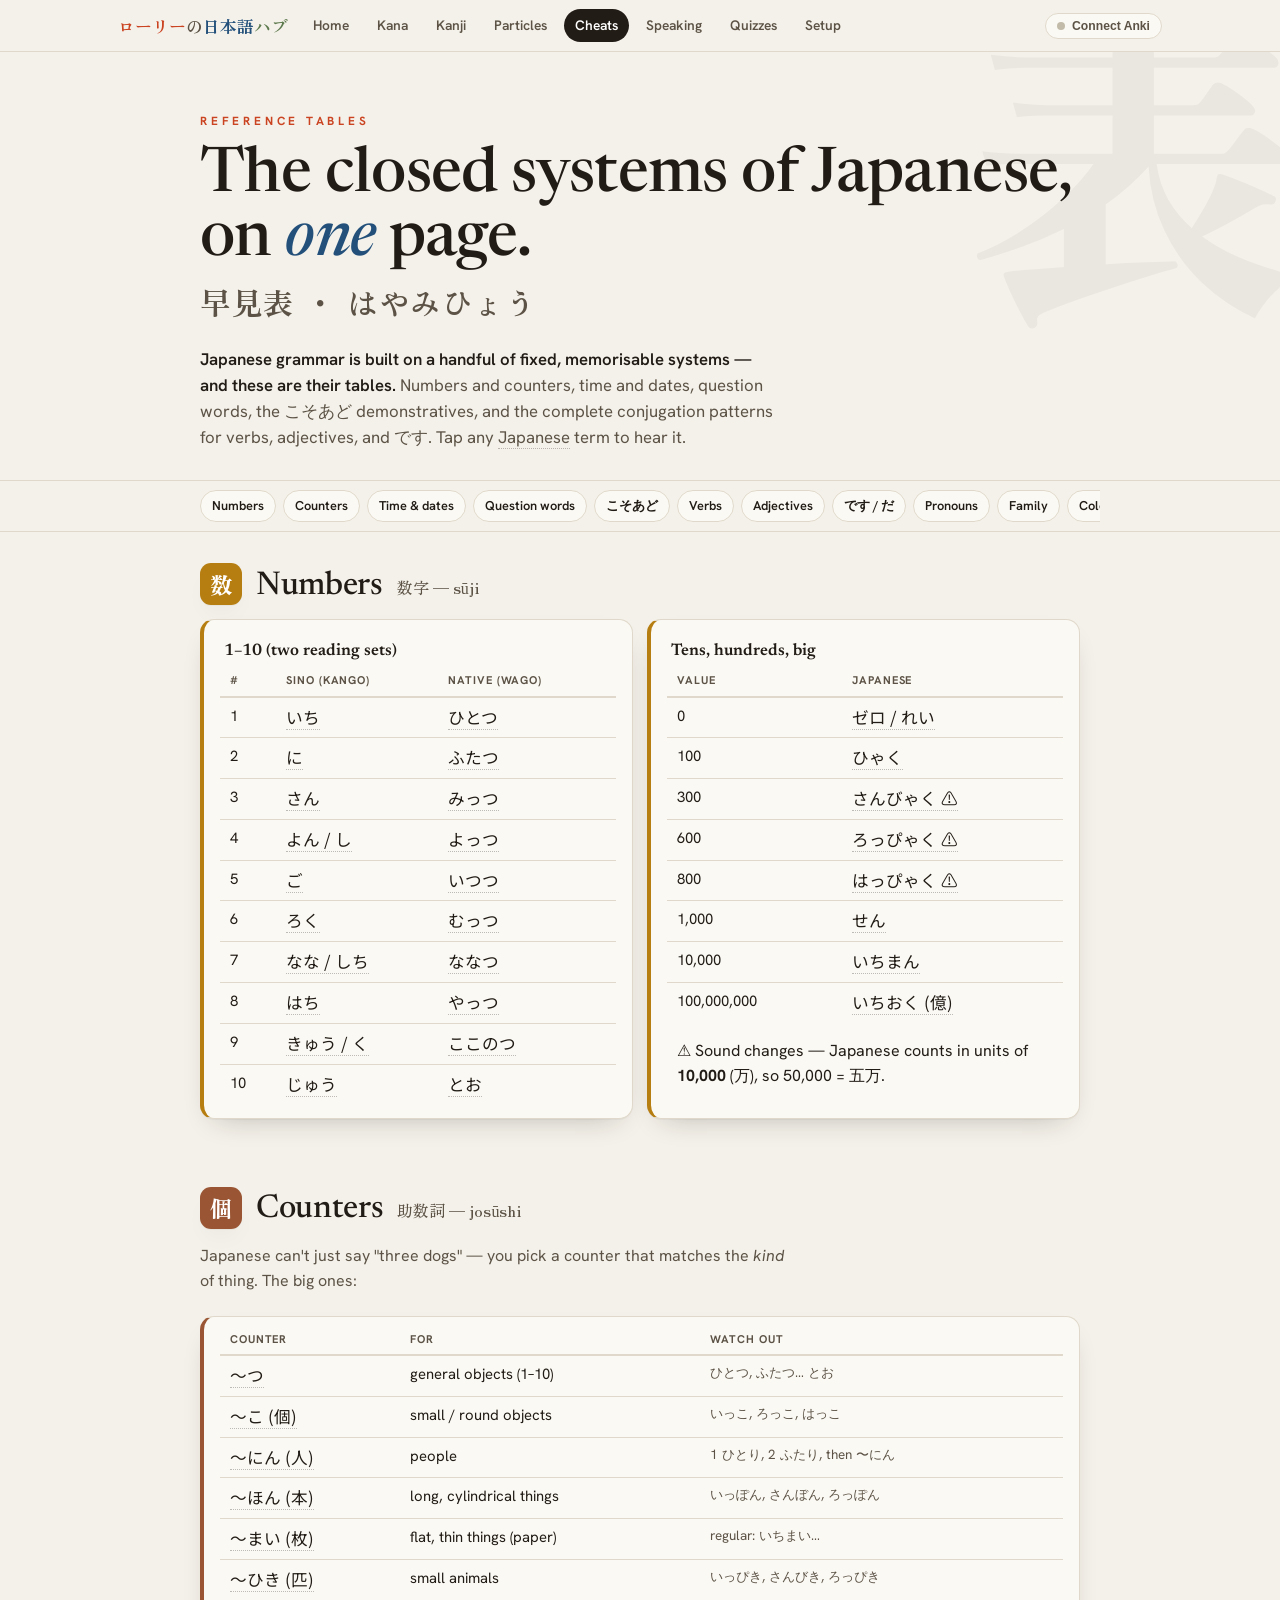
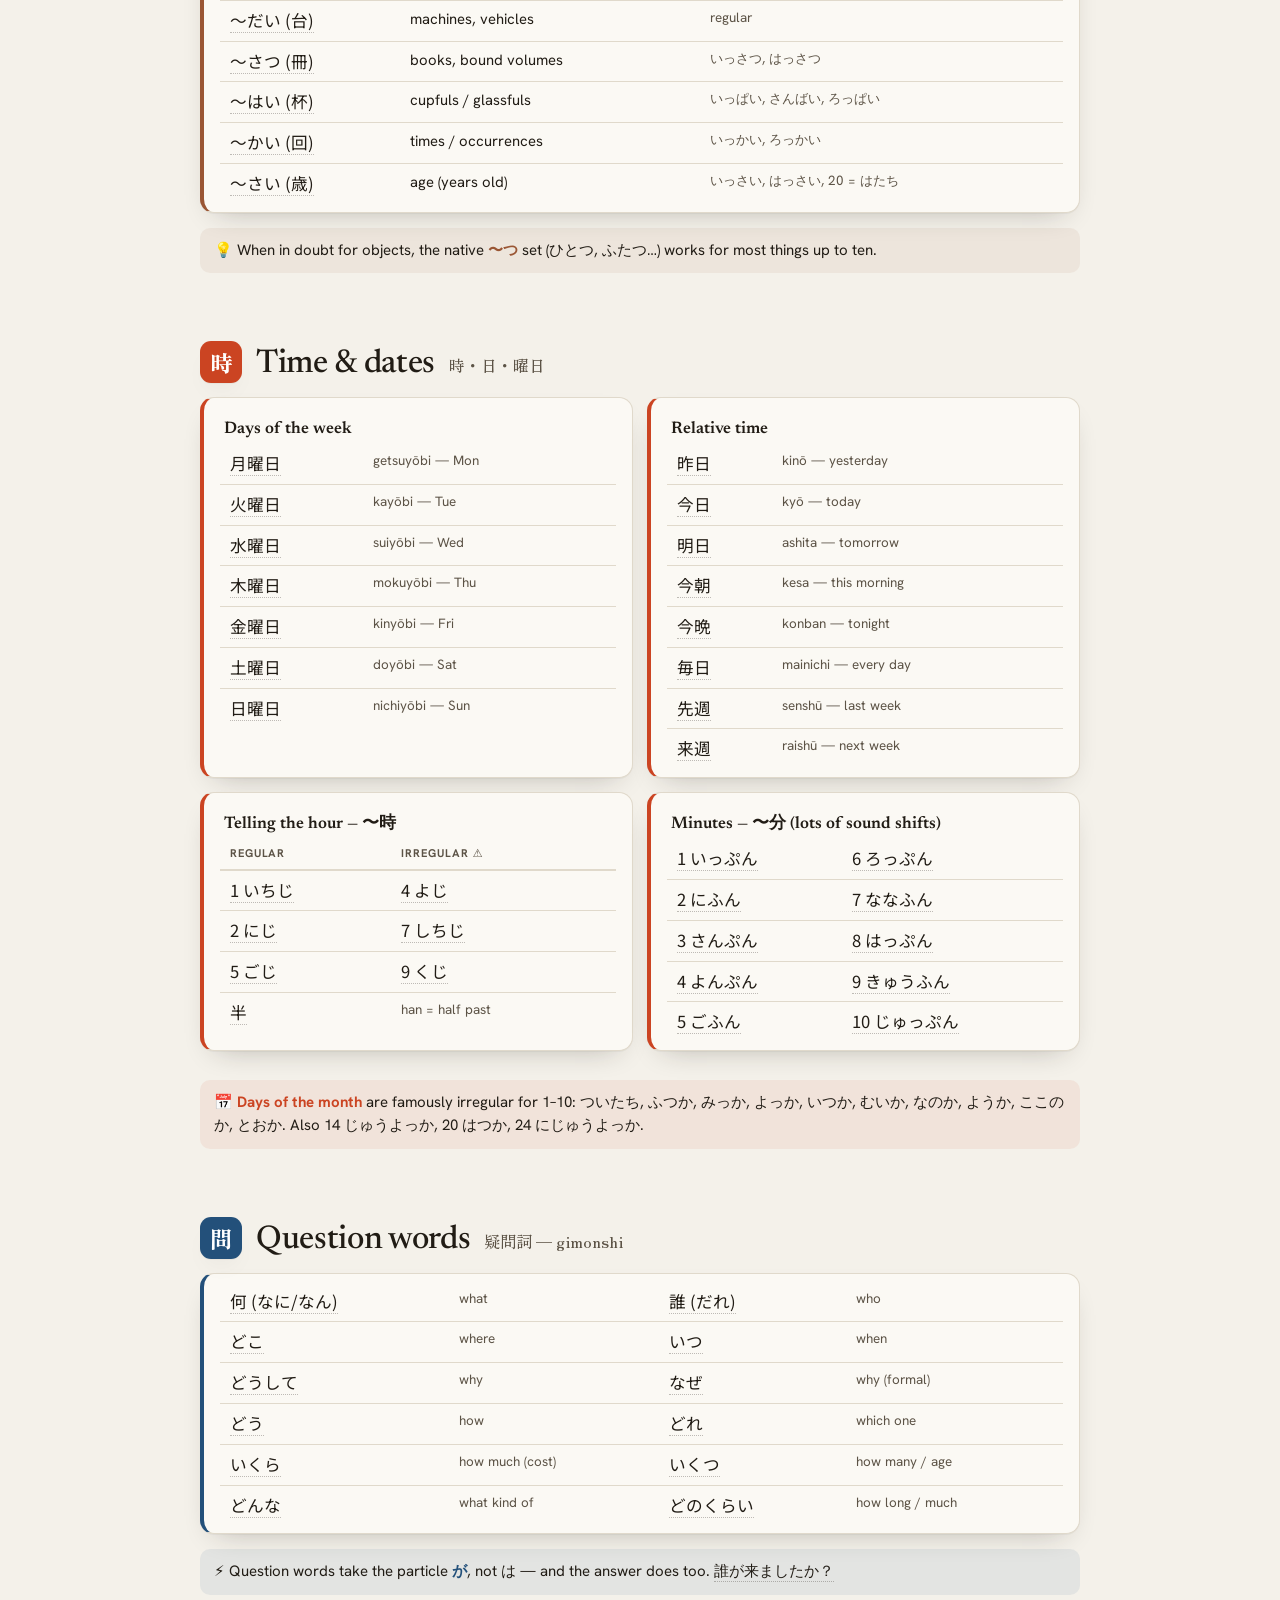
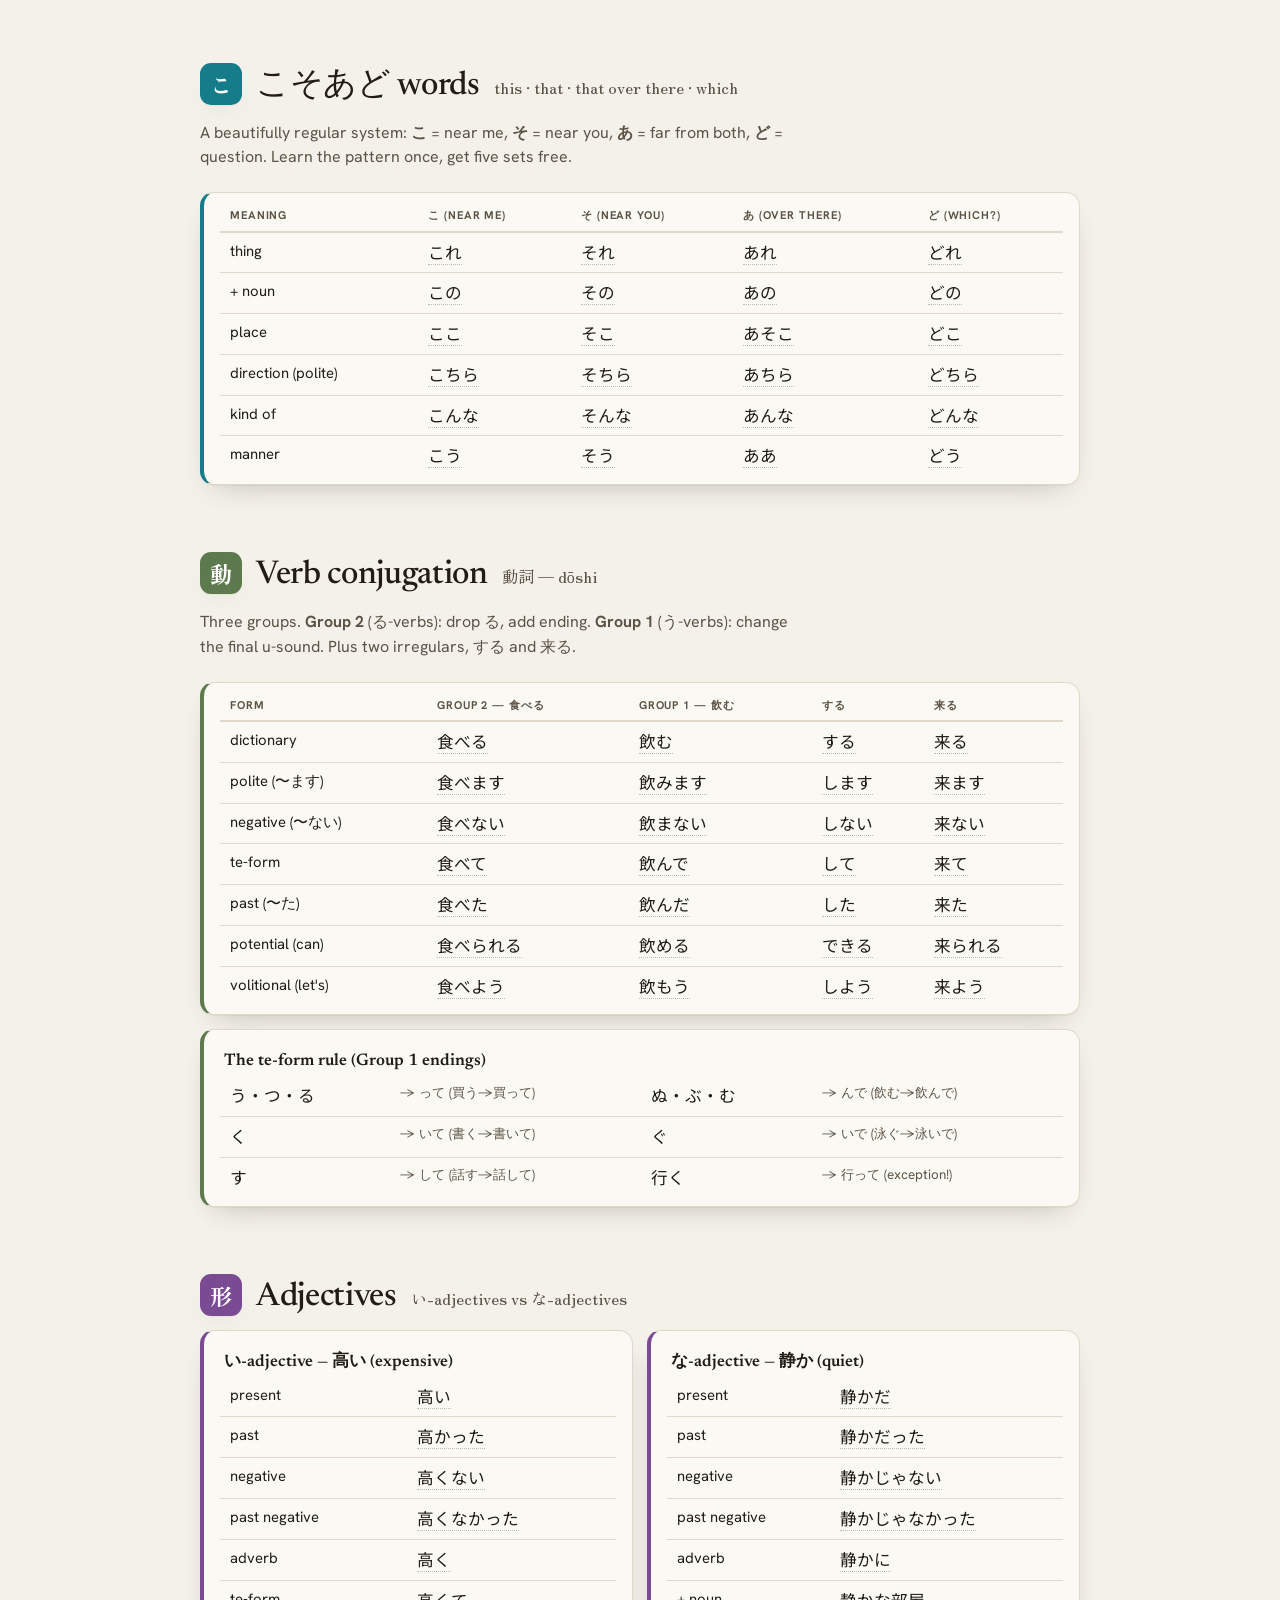
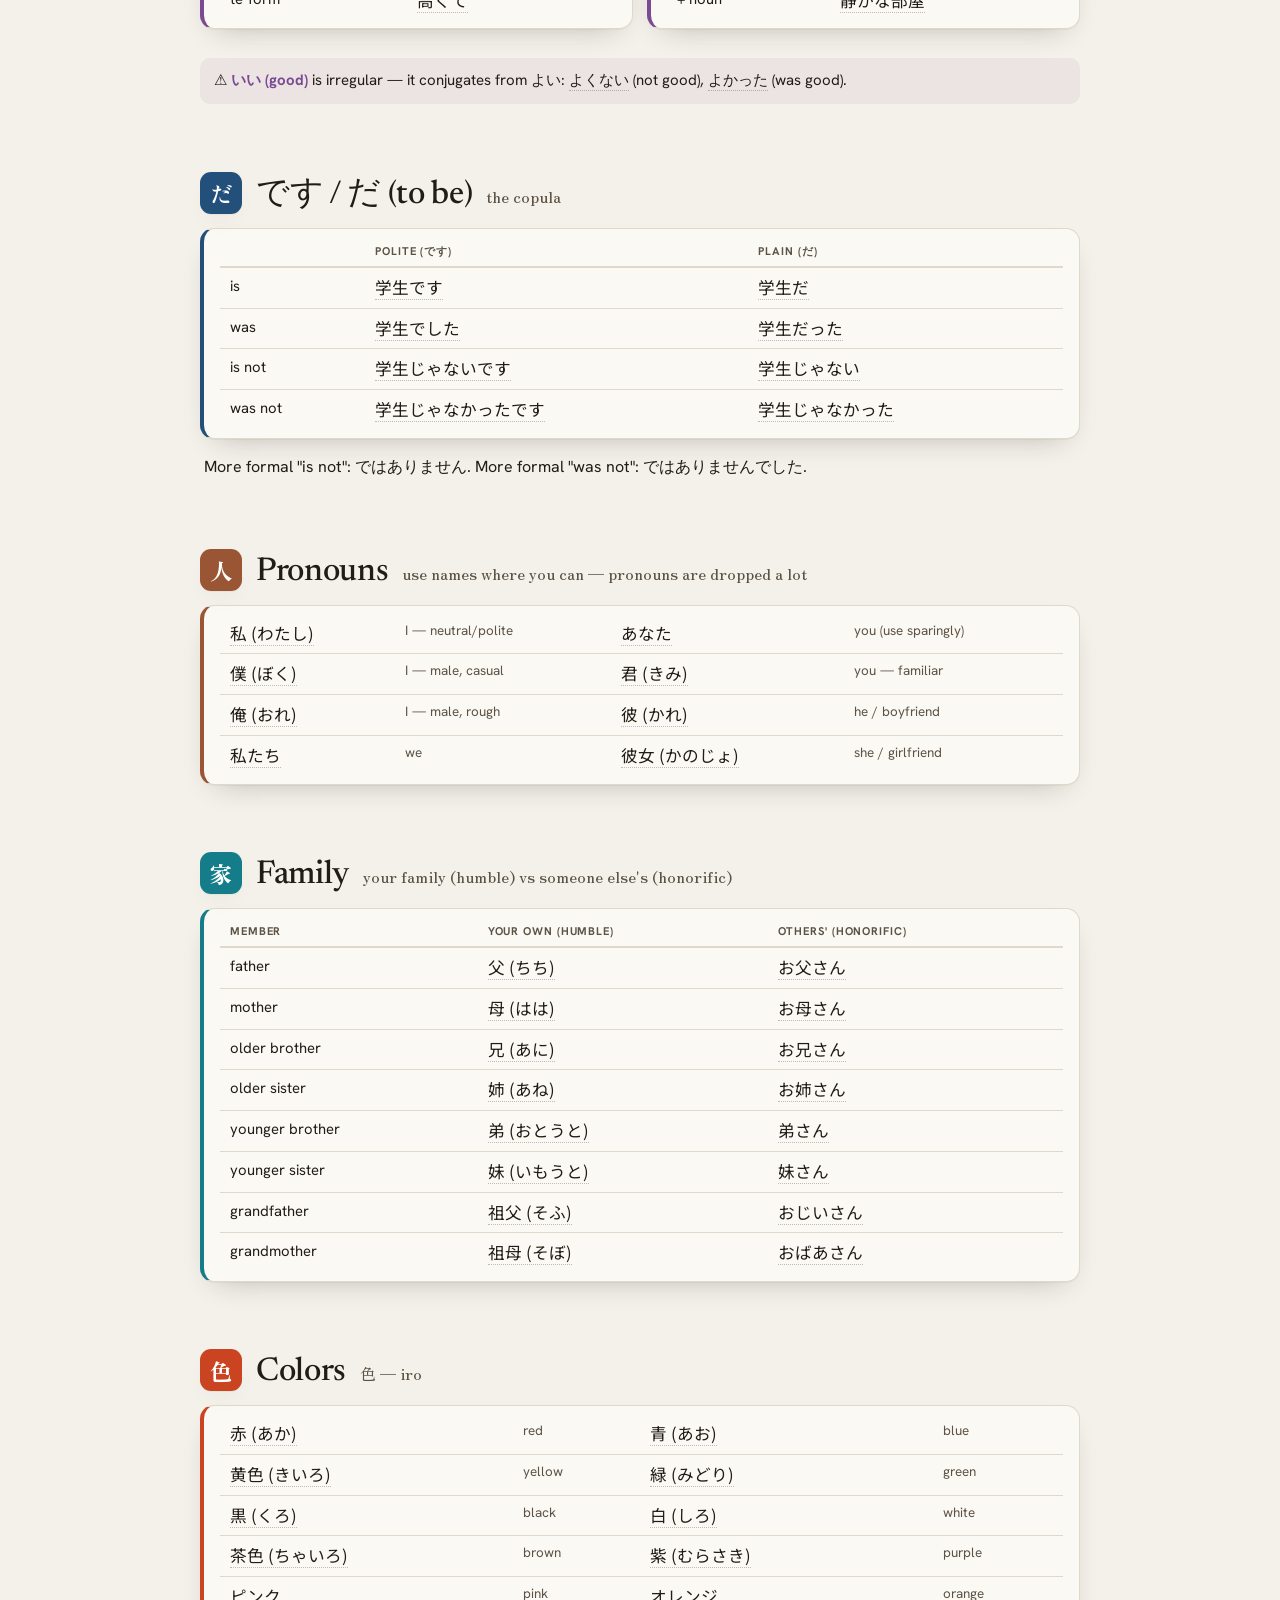
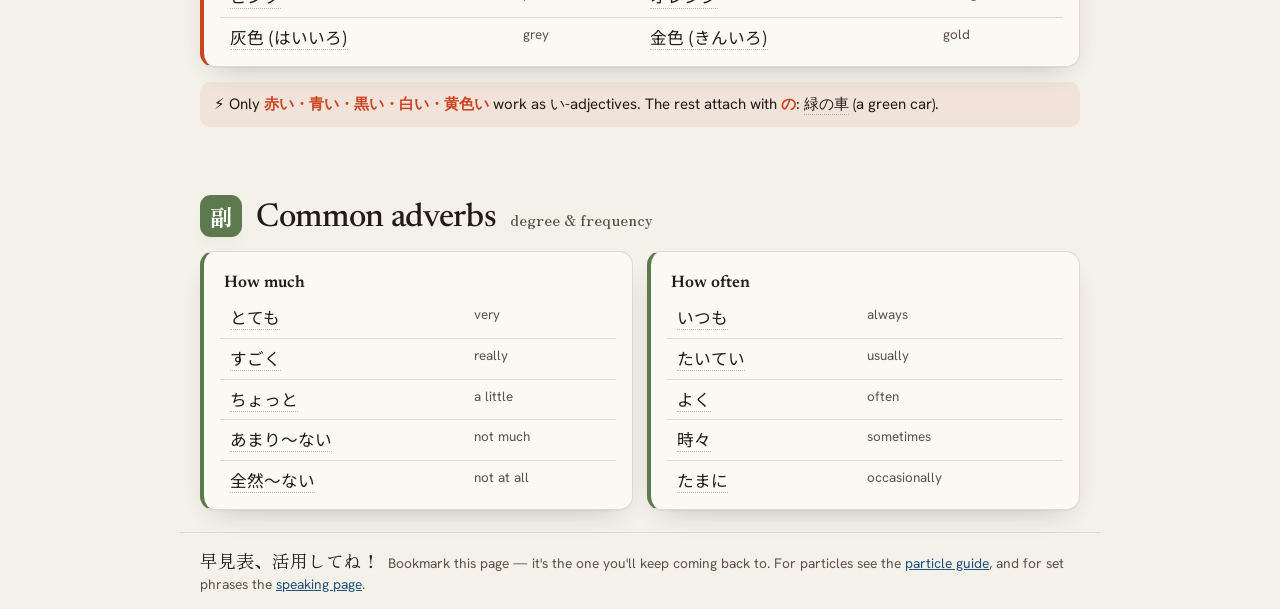
==== cheatsheets.html @ 357b2317 "Initial Commit" ====
<!DOCTYPE html>
<html lang="en">
<head>
<meta charset="UTF-8">
<meta name="viewport" content="width=device-width, initial-scale=1.0">
<title>Cheat Sheets — 早見表 — ローリーの日本語ハブ</title>
<link rel="stylesheet" href="assets/theme.css">
<style>
  .ctable{width:100%;border-collapse:collapse;font-size:.93rem;margin:2px 0;}
  .ctable th{text-align:left;font-size:.7rem;letter-spacing:.08em;text-transform:uppercase;color:var(--ink-soft);font-weight:700;padding:6px 10px;border-bottom:2px solid var(--line);}
  .ctable td{padding:7px 10px;border-bottom:1px solid var(--line);vertical-align:top;}
  .ctable td.jp,.ctable td .say{font-family:"Noto Sans JP",sans-serif;}
  .ctable td.jp{font-size:1.04rem;white-space:nowrap;}
  .ctable td.rm{color:var(--ink-soft);font-size:.84rem;}
  .ctable tr:last-child td{border-bottom:none;}
  .sheet{background:var(--paper-2);border:1px solid var(--line);border-radius:14px;box-shadow:var(--shadow);border-left:4px solid var(--accent);padding:6px 16px;margin-bottom:14px;overflow-x:auto;}
  .sheet h4{font-family:"Newsreader",serif;font-weight:600;font-size:1.05rem;margin:12px 4px 2px;}
  .two{display:grid;grid-template-columns:1fr 1fr;gap:14px;}
  @media(max-width:640px){.two{grid-template-columns:1fr;}}
  .legend2{position:sticky;top:43px;z-index:40;background:rgba(244,241,234,.9);backdrop-filter:saturate(1.4) blur(10px);border-bottom:1px solid var(--line);padding:9px 0;}
  .legend2 .inner{display:flex;gap:7px;overflow-x:auto;scrollbar-width:none;max-width:920px;margin:0 auto;padding:0 20px;}
  .legend2 .inner::-webkit-scrollbar{display:none}
  .legend2 a{flex:0 0 auto;text-decoration:none;color:var(--ink);font-size:.8rem;font-weight:600;padding:5px 11px;border-radius:999px;border:1px solid var(--line);background:var(--paper-2);white-space:nowrap;}
  .say.ank-known{background:color-mix(in srgb,var(--ok) 16%,transparent);border-radius:4px;box-shadow:inset 0 -2px 0 var(--ok);}
  .say.ank-learning{background:color-mix(in srgb,var(--yamabuki) 20%,transparent);border-radius:4px;box-shadow:inset 0 -2px 0 var(--yamabuki);}
</style>
</head>
<body>

<nav class="topnav">
  <div class="topnav-inner">
    <a class="brand" href="index.html" style="gap:0"><span style="color:var(--shu)">ローリー</span><span style="color:var(--ink-soft)">の</span><span style="color:var(--aiiro)">日本語</span><span style="color:var(--take)">ハブ</span></a>
    <a class="tab" href="index.html">Home</a>
    <a class="tab" href="kana.html">Kana</a>    <a class="tab" href="kanji.html">Kanji</a>
    <a class="tab" href="particles.html">Particles</a>
    <a class="tab active" href="cheatsheets.html">Cheats</a>
    <a class="tab" href="speaking.html">Speaking</a>
    <a class="tab" href="quizzes.html">Quizzes</a>
    <a class="tab" href="setup.html">Setup</a>
    <span class="spacer"></span>
    <span id="migContainer"></span>
  </div>
</nav>

<header class="hero">
  <div class="kana-ghost" aria-hidden="true">表</div>
  <div class="wrap">
    <p class="eyebrow">Reference tables</p>
    <h1>The closed systems of Japanese,<br>on <em>one</em> page.</h1>
    <p class="jp-title">早見表 ・ はやみひょう</p>
    <p class="lede"><strong>Japanese grammar is built on a handful of fixed, memorisable systems — and these are their tables.</strong> Numbers and counters, time and dates, question words, the こそあど demonstratives, and the complete conjugation patterns for verbs, adjectives, and です. Tap any <span class="say" data-jp="日本語">Japanese</span> term to hear it.</p>
  </div>
</header>

<nav class="legend2">
  <div class="inner">
    <a href="#numbers">Numbers</a>
    <a href="#counters">Counters</a>
    <a href="#time">Time &amp; dates</a>
    <a href="#questions">Question words</a>
    <a href="#kosoado">こそあど</a>
    <a href="#verbs">Verbs</a>
    <a href="#adjectives">Adjectives</a>
    <a href="#copula">です / だ</a>
    <a href="#pronouns">Pronouns</a>
    <a href="#family">Family</a>
    <a href="#colors">Colors</a>
    <a href="#adverbs">Adverbs</a>
  </div>
</nav>

<main class="wrap">

  <p class="note" id="deckNote" style="--accent:var(--take);display:none;margin-top:26px"></p>

  <!-- NUMBERS -->
  <section class="group reveal" id="numbers" style="--accent:var(--yamabuki);scroll-margin-top:96px;padding-top:30px">
    <div class="ghead"><span class="tag" style="background:var(--yamabuki)">数</span><h2>Numbers</h2><span class="jp-sub">数字 — sūji</span></div>
    <div class="two">
      <div class="sheet" style="--accent:var(--yamabuki)">
        <h4>1–10 (two reading sets)</h4>
        <table class="ctable">
          <tr><th>#</th><th>Sino (kango)</th><th>Native (wago)</th></tr>
          <tr><td>1</td><td class="jp"><span class="say" data-jp="いち">いち</span></td><td class="jp"><span class="say" data-jp="ひとつ">ひとつ</span></td></tr>
          <tr><td>2</td><td class="jp"><span class="say" data-jp="に">に</span></td><td class="jp"><span class="say" data-jp="ふたつ">ふたつ</span></td></tr>
          <tr><td>3</td><td class="jp"><span class="say" data-jp="さん">さん</span></td><td class="jp"><span class="say" data-jp="みっつ">みっつ</span></td></tr>
          <tr><td>4</td><td class="jp"><span class="say" data-jp="よん">よん / し</span></td><td class="jp"><span class="say" data-jp="よっつ">よっつ</span></td></tr>
          <tr><td>5</td><td class="jp"><span class="say" data-jp="ご">ご</span></td><td class="jp"><span class="say" data-jp="いつつ">いつつ</span></td></tr>
          <tr><td>6</td><td class="jp"><span class="say" data-jp="ろく">ろく</span></td><td class="jp"><span class="say" data-jp="むっつ">むっつ</span></td></tr>
          <tr><td>7</td><td class="jp"><span class="say" data-jp="なな">なな / しち</span></td><td class="jp"><span class="say" data-jp="ななつ">ななつ</span></td></tr>
          <tr><td>8</td><td class="jp"><span class="say" data-jp="はち">はち</span></td><td class="jp"><span class="say" data-jp="やっつ">やっつ</span></td></tr>
          <tr><td>9</td><td class="jp"><span class="say" data-jp="きゅう">きゅう / く</span></td><td class="jp"><span class="say" data-jp="ここのつ">ここのつ</span></td></tr>
          <tr><td>10</td><td class="jp"><span class="say" data-jp="じゅう">じゅう</span></td><td class="jp"><span class="say" data-jp="とお">とお</span></td></tr>
        </table>
      </div>
      <div class="sheet" style="--accent:var(--yamabuki)">
        <h4>Tens, hundreds, big</h4>
        <table class="ctable">
          <tr><th>Value</th><th>Japanese</th></tr>
          <tr><td>0</td><td class="jp"><span class="say" data-jp="ゼロ">ゼロ / れい</span></td></tr>
          <tr><td>100</td><td class="jp"><span class="say" data-jp="ひゃく">ひゃく</span></td></tr>
          <tr><td>300</td><td class="jp"><span class="say" data-jp="さんびゃく">さんびゃく ⚠</span></td></tr>
          <tr><td>600</td><td class="jp"><span class="say" data-jp="ろっぴゃく">ろっぴゃく ⚠</span></td></tr>
          <tr><td>800</td><td class="jp"><span class="say" data-jp="はっぴゃく">はっぴゃく ⚠</span></td></tr>
          <tr><td>1,000</td><td class="jp"><span class="say" data-jp="せん">せん</span></td></tr>
          <tr><td>10,000</td><td class="jp"><span class="say" data-jp="いちまん">いちまん</span></td></tr>
          <tr><td>100,000,000</td><td class="jp"><span class="say" data-jp="いちおく">いちおく (億)</span></td></tr>
        </table>
        <p class="csub" style="padding:0 10px 8px">⚠ Sound changes — Japanese counts in units of <b>10,000</b> (万), so 50,000 = 五万.</p>
      </div>
    </div>
  </section>

  <!-- COUNTERS -->
  <section class="group reveal" id="counters" style="--accent:var(--renga);scroll-margin-top:96px">
    <div class="ghead"><span class="tag" style="background:var(--renga)">個</span><h2>Counters</h2><span class="jp-sub">助数詞 — josūshi</span></div>
    <p class="gintro">Japanese can't just say "three dogs" — you pick a counter that matches the <em>kind</em> of thing. The big ones:</p>
    <div class="sheet" style="--accent:var(--renga)">
      <table class="ctable">
        <tr><th>Counter</th><th>For</th><th>Watch out</th></tr>
        <tr><td class="jp"><span class="say" data-jp="つ">〜つ</span></td><td>general objects (1–10)</td><td class="rm">ひとつ, ふたつ… とお</td></tr>
        <tr><td class="jp"><span class="say" data-jp="個">〜こ (個)</span></td><td>small / round objects</td><td class="rm">いっこ, ろっこ, はっこ</td></tr>
        <tr><td class="jp"><span class="say" data-jp="人">〜にん (人)</span></td><td>people</td><td class="rm">1 ひとり, 2 ふたり, then 〜にん</td></tr>
        <tr><td class="jp"><span class="say" data-jp="本">〜ほん (本)</span></td><td>long, cylindrical things</td><td class="rm">いっぽん, さんぼん, ろっぽん</td></tr>
        <tr><td class="jp"><span class="say" data-jp="枚">〜まい (枚)</span></td><td>flat, thin things (paper)</td><td class="rm">regular: いちまい…</td></tr>
        <tr><td class="jp"><span class="say" data-jp="匹">〜ひき (匹)</span></td><td>small animals</td><td class="rm">いっぴき, さんびき, ろっぴき</td></tr>
        <tr><td class="jp"><span class="say" data-jp="台">〜だい (台)</span></td><td>machines, vehicles</td><td class="rm">regular</td></tr>
        <tr><td class="jp"><span class="say" data-jp="冊">〜さつ (冊)</span></td><td>books, bound volumes</td><td class="rm">いっさつ, はっさつ</td></tr>
        <tr><td class="jp"><span class="say" data-jp="杯">〜はい (杯)</span></td><td>cupfuls / glassfuls</td><td class="rm">いっぱい, さんばい, ろっぱい</td></tr>
        <tr><td class="jp"><span class="say" data-jp="回">〜かい (回)</span></td><td>times / occurrences</td><td class="rm">いっかい, ろっかい</td></tr>
        <tr><td class="jp"><span class="say" data-jp="歳">〜さい (歳)</span></td><td>age (years old)</td><td class="rm">いっさい, はっさい, 20 = はたち</td></tr>
      </table>
    </div>
    <p class="note" style="--accent:var(--renga)">💡 When in doubt for objects, the native <b>〜つ</b> set (ひとつ, ふたつ…) works for most things up to ten.</p>
  </section>

  <!-- TIME -->
  <section class="group reveal" id="time" style="--accent:var(--shu);scroll-margin-top:96px">
    <div class="ghead"><span class="tag" style="background:var(--shu)">時</span><h2>Time &amp; dates</h2><span class="jp-sub">時・日・曜日</span></div>
    <div class="two">
      <div class="sheet" style="--accent:var(--shu)">
        <h4>Days of the week</h4>
        <table class="ctable">
          <tr><td class="jp"><span class="say" data-jp="げつようび">月曜日</span></td><td class="rm">getsuyōbi — Mon</td></tr>
          <tr><td class="jp"><span class="say" data-jp="かようび">火曜日</span></td><td class="rm">kayōbi — Tue</td></tr>
          <tr><td class="jp"><span class="say" data-jp="すいようび">水曜日</span></td><td class="rm">suiyōbi — Wed</td></tr>
          <tr><td class="jp"><span class="say" data-jp="もくようび">木曜日</span></td><td class="rm">mokuyōbi — Thu</td></tr>
          <tr><td class="jp"><span class="say" data-jp="きんようび">金曜日</span></td><td class="rm">kinyōbi — Fri</td></tr>
          <tr><td class="jp"><span class="say" data-jp="どようび">土曜日</span></td><td class="rm">doyōbi — Sat</td></tr>
          <tr><td class="jp"><span class="say" data-jp="にちようび">日曜日</span></td><td class="rm">nichiyōbi — Sun</td></tr>
        </table>
      </div>
      <div class="sheet" style="--accent:var(--shu)">
        <h4>Relative time</h4>
        <table class="ctable">
          <tr><td class="jp"><span class="say" data-jp="きのう">昨日</span></td><td class="rm">kinō — yesterday</td></tr>
          <tr><td class="jp"><span class="say" data-jp="きょう">今日</span></td><td class="rm">kyō — today</td></tr>
          <tr><td class="jp"><span class="say" data-jp="あした">明日</span></td><td class="rm">ashita — tomorrow</td></tr>
          <tr><td class="jp"><span class="say" data-jp="けさ">今朝</span></td><td class="rm">kesa — this morning</td></tr>
          <tr><td class="jp"><span class="say" data-jp="こんばん">今晩</span></td><td class="rm">konban — tonight</td></tr>
          <tr><td class="jp"><span class="say" data-jp="まいにち">毎日</span></td><td class="rm">mainichi — every day</td></tr>
          <tr><td class="jp"><span class="say" data-jp="せんしゅう">先週</span></td><td class="rm">senshū — last week</td></tr>
          <tr><td class="jp"><span class="say" data-jp="らいしゅう">来週</span></td><td class="rm">raishū — next week</td></tr>
        </table>
      </div>
    </div>
    <div class="two">
      <div class="sheet" style="--accent:var(--shu)">
        <h4>Telling the hour — 〜時</h4>
        <table class="ctable">
          <tr><th>Regular</th><th>Irregular ⚠</th></tr>
          <tr><td class="jp"><span class="say" data-jp="いちじ">1 いちじ</span></td><td class="jp"><span class="say" data-jp="よじ">4 よじ</span></td></tr>
          <tr><td class="jp"><span class="say" data-jp="にじ">2 にじ</span></td><td class="jp"><span class="say" data-jp="しちじ">7 しちじ</span></td></tr>
          <tr><td class="jp"><span class="say" data-jp="ごじ">5 ごじ</span></td><td class="jp"><span class="say" data-jp="くじ">9 くじ</span></td></tr>
          <tr><td class="jp"><span class="say" data-jp="はん">半</span></td><td class="rm">han = half past</td></tr>
        </table>
      </div>
      <div class="sheet" style="--accent:var(--shu)">
        <h4>Minutes — 〜分 (lots of sound shifts)</h4>
        <table class="ctable">
          <tr><td class="jp"><span class="say" data-jp="いっぷん">1 いっぷん</span></td><td class="jp"><span class="say" data-jp="ろっぷん">6 ろっぷん</span></td></tr>
          <tr><td class="jp"><span class="say" data-jp="にふん">2 にふん</span></td><td class="jp"><span class="say" data-jp="ななふん">7 ななふん</span></td></tr>
          <tr><td class="jp"><span class="say" data-jp="さんぷん">3 さんぷん</span></td><td class="jp"><span class="say" data-jp="はっぷん">8 はっぷん</span></td></tr>
          <tr><td class="jp"><span class="say" data-jp="よんぷん">4 よんぷん</span></td><td class="jp"><span class="say" data-jp="きゅうふん">9 きゅうふん</span></td></tr>
          <tr><td class="jp"><span class="say" data-jp="ごふん">5 ごふん</span></td><td class="jp"><span class="say" data-jp="じゅっぷん">10 じゅっぷん</span></td></tr>
        </table>
      </div>
    </div>
    <p class="note" style="--accent:var(--shu)">📅 <b>Days of the month</b> are famously irregular for 1–10: ついたち, ふつか, みっか, よっか, いつか, むいか, なのか, ようか, ここのか, とおか. Also 14 じゅうよっか, 20 はつか, 24 にじゅうよっか.</p>
  </section>

  <!-- QUESTION WORDS -->
  <section class="group reveal" id="questions" style="--accent:var(--aiiro);scroll-margin-top:96px">
    <div class="ghead"><span class="tag" style="background:var(--aiiro)">問</span><h2>Question words</h2><span class="jp-sub">疑問詞 — gimonshi</span></div>
    <div class="sheet" style="--accent:var(--aiiro)">
      <table class="ctable">
        <tr><td class="jp"><span class="say" data-jp="なに">何 (なに/なん)</span></td><td class="rm">what</td><td class="jp"><span class="say" data-jp="だれ">誰 (だれ)</span></td><td class="rm">who</td></tr>
        <tr><td class="jp"><span class="say" data-jp="どこ">どこ</span></td><td class="rm">where</td><td class="jp"><span class="say" data-jp="いつ">いつ</span></td><td class="rm">when</td></tr>
        <tr><td class="jp"><span class="say" data-jp="どうして">どうして</span></td><td class="rm">why</td><td class="jp"><span class="say" data-jp="なぜ">なぜ</span></td><td class="rm">why (formal)</td></tr>
        <tr><td class="jp"><span class="say" data-jp="どう">どう</span></td><td class="rm">how</td><td class="jp"><span class="say" data-jp="どれ">どれ</span></td><td class="rm">which one</td></tr>
        <tr><td class="jp"><span class="say" data-jp="いくら">いくら</span></td><td class="rm">how much (cost)</td><td class="jp"><span class="say" data-jp="いくつ">いくつ</span></td><td class="rm">how many / age</td></tr>
        <tr><td class="jp"><span class="say" data-jp="どんな">どんな</span></td><td class="rm">what kind of</td><td class="jp"><span class="say" data-jp="どのくらい">どのくらい</span></td><td class="rm">how long / much</td></tr>
      </table>
    </div>
    <p class="note" style="--accent:var(--aiiro)">⚡ Question words take the particle <b>が</b>, not は — and the answer does too. <span class="say" data-jp="だれが来ましたか">誰が来ましたか？</span></p>
  </section>

  <!-- KOSOADO -->
  <section class="group reveal" id="kosoado" style="--accent:var(--asagi);scroll-margin-top:96px">
    <div class="ghead"><span class="tag" style="background:var(--asagi)">こ</span><h2>こそあど words</h2><span class="jp-sub">this · that · that over there · which</span></div>
    <p class="gintro">A beautifully regular system: <b>こ</b> = near me, <b>そ</b> = near you, <b>あ</b> = far from both, <b>ど</b> = question. Learn the pattern once, get five sets free.</p>
    <div class="sheet" style="--accent:var(--asagi)">
      <table class="ctable">
        <tr><th>Meaning</th><th>こ (near me)</th><th>そ (near you)</th><th>あ (over there)</th><th>ど (which?)</th></tr>
        <tr><td>thing</td><td class="jp"><span class="say" data-jp="これ">これ</span></td><td class="jp"><span class="say" data-jp="それ">それ</span></td><td class="jp"><span class="say" data-jp="あれ">あれ</span></td><td class="jp"><span class="say" data-jp="どれ">どれ</span></td></tr>
        <tr><td>+ noun</td><td class="jp"><span class="say" data-jp="この">この</span></td><td class="jp"><span class="say" data-jp="その">その</span></td><td class="jp"><span class="say" data-jp="あの">あの</span></td><td class="jp"><span class="say" data-jp="どの">どの</span></td></tr>
        <tr><td>place</td><td class="jp"><span class="say" data-jp="ここ">ここ</span></td><td class="jp"><span class="say" data-jp="そこ">そこ</span></td><td class="jp"><span class="say" data-jp="あそこ">あそこ</span></td><td class="jp"><span class="say" data-jp="どこ">どこ</span></td></tr>
        <tr><td>direction (polite)</td><td class="jp"><span class="say" data-jp="こちら">こちら</span></td><td class="jp"><span class="say" data-jp="そちら">そちら</span></td><td class="jp"><span class="say" data-jp="あちら">あちら</span></td><td class="jp"><span class="say" data-jp="どちら">どちら</span></td></tr>
        <tr><td>kind of</td><td class="jp"><span class="say" data-jp="こんな">こんな</span></td><td class="jp"><span class="say" data-jp="そんな">そんな</span></td><td class="jp"><span class="say" data-jp="あんな">あんな</span></td><td class="jp"><span class="say" data-jp="どんな">どんな</span></td></tr>
        <tr><td>manner</td><td class="jp"><span class="say" data-jp="こう">こう</span></td><td class="jp"><span class="say" data-jp="そう">そう</span></td><td class="jp"><span class="say" data-jp="ああ">ああ</span></td><td class="jp"><span class="say" data-jp="どう">どう</span></td></tr>
      </table>
    </div>
  </section>

  <!-- VERBS -->
  <section class="group reveal" id="verbs" style="--accent:var(--take);scroll-margin-top:96px">
    <div class="ghead"><span class="tag" style="background:var(--take)">動</span><h2>Verb conjugation</h2><span class="jp-sub">動詞 — dōshi</span></div>
    <p class="gintro">Three groups. <b>Group 2</b> (る-verbs): drop る, add ending. <b>Group 1</b> (う-verbs): change the final u-sound. Plus two irregulars, する and 来る.</p>
    <div class="sheet" style="--accent:var(--take)">
      <table class="ctable">
        <tr><th>Form</th><th>Group 2 — 食べる</th><th>Group 1 — 飲む</th><th>する</th><th>来る</th></tr>
        <tr><td>dictionary</td><td class="jp"><span class="say" data-jp="たべる">食べる</span></td><td class="jp"><span class="say" data-jp="のむ">飲む</span></td><td class="jp"><span class="say" data-jp="する">する</span></td><td class="jp"><span class="say" data-jp="くる">来る</span></td></tr>
        <tr><td>polite (〜ます)</td><td class="jp"><span class="say" data-jp="たべます">食べます</span></td><td class="jp"><span class="say" data-jp="のみます">飲みます</span></td><td class="jp"><span class="say" data-jp="します">します</span></td><td class="jp"><span class="say" data-jp="きます">来ます</span></td></tr>
        <tr><td>negative (〜ない)</td><td class="jp"><span class="say" data-jp="たべない">食べない</span></td><td class="jp"><span class="say" data-jp="のまない">飲まない</span></td><td class="jp"><span class="say" data-jp="しない">しない</span></td><td class="jp"><span class="say" data-jp="こない">来ない</span></td></tr>
        <tr><td>te-form</td><td class="jp"><span class="say" data-jp="たべて">食べて</span></td><td class="jp"><span class="say" data-jp="のんで">飲んで</span></td><td class="jp"><span class="say" data-jp="して">して</span></td><td class="jp"><span class="say" data-jp="きて">来て</span></td></tr>
        <tr><td>past (〜た)</td><td class="jp"><span class="say" data-jp="たべた">食べた</span></td><td class="jp"><span class="say" data-jp="のんだ">飲んだ</span></td><td class="jp"><span class="say" data-jp="した">した</span></td><td class="jp"><span class="say" data-jp="きた">来た</span></td></tr>
        <tr><td>potential (can)</td><td class="jp"><span class="say" data-jp="たべられる">食べられる</span></td><td class="jp"><span class="say" data-jp="のめる">飲める</span></td><td class="jp"><span class="say" data-jp="できる">できる</span></td><td class="jp"><span class="say" data-jp="こられる">来られる</span></td></tr>
        <tr><td>volitional (let's)</td><td class="jp"><span class="say" data-jp="たべよう">食べよう</span></td><td class="jp"><span class="say" data-jp="のもう">飲もう</span></td><td class="jp"><span class="say" data-jp="しよう">しよう</span></td><td class="jp"><span class="say" data-jp="こよう">来よう</span></td></tr>
      </table>
    </div>
    <div class="sheet" style="--accent:var(--take)">
      <h4>The te-form rule (Group 1 endings)</h4>
      <table class="ctable">
        <tr><td class="jp">う・つ・る</td><td class="rm">→ って (買う→買って)</td><td class="jp">ぬ・ぶ・む</td><td class="rm">→ んで (飲む→飲んで)</td></tr>
        <tr><td class="jp">く</td><td class="rm">→ いて (書く→書いて)</td><td class="jp">ぐ</td><td class="rm">→ いで (泳ぐ→泳いで)</td></tr>
        <tr><td class="jp">す</td><td class="rm">→ して (話す→話して)</td><td class="jp">行く</td><td class="rm">→ 行って (exception!)</td></tr>
      </table>
    </div>
  </section>

  <!-- ADJECTIVES -->
  <section class="group reveal" id="adjectives" style="--accent:var(--murasaki);scroll-margin-top:96px">
    <div class="ghead"><span class="tag" style="background:var(--murasaki)">形</span><h2>Adjectives</h2><span class="jp-sub">い-adjectives vs な-adjectives</span></div>
    <div class="two">
      <div class="sheet" style="--accent:var(--murasaki)">
        <h4>い-adjective — 高い (expensive)</h4>
        <table class="ctable">
          <tr><td>present</td><td class="jp"><span class="say" data-jp="たかい">高い</span></td></tr>
          <tr><td>past</td><td class="jp"><span class="say" data-jp="たかかった">高かった</span></td></tr>
          <tr><td>negative</td><td class="jp"><span class="say" data-jp="たかくない">高くない</span></td></tr>
          <tr><td>past negative</td><td class="jp"><span class="say" data-jp="たかくなかった">高くなかった</span></td></tr>
          <tr><td>adverb</td><td class="jp"><span class="say" data-jp="たかく">高く</span></td></tr>
          <tr><td>te-form</td><td class="jp"><span class="say" data-jp="たかくて">高くて</span></td></tr>
        </table>
      </div>
      <div class="sheet" style="--accent:var(--murasaki)">
        <h4>な-adjective — 静か (quiet)</h4>
        <table class="ctable">
          <tr><td>present</td><td class="jp"><span class="say" data-jp="しずかだ">静かだ</span></td></tr>
          <tr><td>past</td><td class="jp"><span class="say" data-jp="しずかだった">静かだった</span></td></tr>
          <tr><td>negative</td><td class="jp"><span class="say" data-jp="しずかじゃない">静かじゃない</span></td></tr>
          <tr><td>past negative</td><td class="jp"><span class="say" data-jp="しずかじゃなかった">静かじゃなかった</span></td></tr>
          <tr><td>adverb</td><td class="jp"><span class="say" data-jp="しずかに">静かに</span></td></tr>
          <tr><td>+ noun</td><td class="jp"><span class="say" data-jp="しずかなへや">静かな部屋</span></td></tr>
        </table>
      </div>
    </div>
    <p class="note" style="--accent:var(--murasaki)">⚠ <b>いい (good)</b> is irregular — it conjugates from よい: <span class="say" data-jp="よくない">よくない</span> (not good), <span class="say" data-jp="よかった">よかった</span> (was good).</p>
  </section>

  <!-- COPULA -->
  <section class="group reveal" id="copula" style="--accent:var(--aiiro);scroll-margin-top:96px">
    <div class="ghead"><span class="tag" style="background:var(--aiiro)">だ</span><h2>です / だ (to be)</h2><span class="jp-sub">the copula</span></div>
    <div class="sheet" style="--accent:var(--aiiro)">
      <table class="ctable">
        <tr><th></th><th>Polite (です)</th><th>Plain (だ)</th></tr>
        <tr><td>is</td><td class="jp"><span class="say" data-jp="がくせいです">学生です</span></td><td class="jp"><span class="say" data-jp="がくせいだ">学生だ</span></td></tr>
        <tr><td>was</td><td class="jp"><span class="say" data-jp="がくせいでした">学生でした</span></td><td class="jp"><span class="say" data-jp="がくせいだった">学生だった</span></td></tr>
        <tr><td>is not</td><td class="jp"><span class="say" data-jp="がくせいじゃないです">学生じゃないです</span></td><td class="jp"><span class="say" data-jp="がくせいじゃない">学生じゃない</span></td></tr>
        <tr><td>was not</td><td class="jp"><span class="say" data-jp="がくせいじゃなかったです">学生じゃなかったです</span></td><td class="jp"><span class="say" data-jp="がくせいじゃなかった">学生じゃなかった</span></td></tr>
      </table>
    </div>
    <p class="csub" style="padding:0 4px">More formal "is not": ではありません. More formal "was not": ではありませんでした.</p>
  </section>

  <!-- PRONOUNS + FAMILY -->
  <section class="group reveal" id="pronouns" style="--accent:var(--renga);scroll-margin-top:96px">
    <div class="ghead"><span class="tag" style="background:var(--renga)">人</span><h2>Pronouns</h2><span class="jp-sub">use names where you can — pronouns are dropped a lot</span></div>
    <div class="sheet" style="--accent:var(--renga)">
      <table class="ctable">
        <tr><td class="jp"><span class="say" data-jp="わたし">私 (わたし)</span></td><td class="rm">I — neutral/polite</td><td class="jp"><span class="say" data-jp="あなた">あなた</span></td><td class="rm">you (use sparingly)</td></tr>
        <tr><td class="jp"><span class="say" data-jp="ぼく">僕 (ぼく)</span></td><td class="rm">I — male, casual</td><td class="jp"><span class="say" data-jp="きみ">君 (きみ)</span></td><td class="rm">you — familiar</td></tr>
        <tr><td class="jp"><span class="say" data-jp="おれ">俺 (おれ)</span></td><td class="rm">I — male, rough</td><td class="jp"><span class="say" data-jp="かれ">彼 (かれ)</span></td><td class="rm">he / boyfriend</td></tr>
        <tr><td class="jp"><span class="say" data-jp="わたしたち">私たち</span></td><td class="rm">we</td><td class="jp"><span class="say" data-jp="かのじょ">彼女 (かのじょ)</span></td><td class="rm">she / girlfriend</td></tr>
      </table>
    </div>
  </section>

  <section class="group reveal" id="family" style="--accent:var(--asagi);scroll-margin-top:96px">
    <div class="ghead"><span class="tag" style="background:var(--asagi)">家</span><h2>Family</h2><span class="jp-sub">your family (humble) vs someone else's (honorific)</span></div>
    <div class="sheet" style="--accent:var(--asagi)">
      <table class="ctable">
        <tr><th>Member</th><th>Your own (humble)</th><th>Others' (honorific)</th></tr>
        <tr><td>father</td><td class="jp"><span class="say" data-jp="ちち">父 (ちち)</span></td><td class="jp"><span class="say" data-jp="おとうさん">お父さん</span></td></tr>
        <tr><td>mother</td><td class="jp"><span class="say" data-jp="はは">母 (はは)</span></td><td class="jp"><span class="say" data-jp="おかあさん">お母さん</span></td></tr>
        <tr><td>older brother</td><td class="jp"><span class="say" data-jp="あに">兄 (あに)</span></td><td class="jp"><span class="say" data-jp="おにいさん">お兄さん</span></td></tr>
        <tr><td>older sister</td><td class="jp"><span class="say" data-jp="あね">姉 (あね)</span></td><td class="jp"><span class="say" data-jp="おねえさん">お姉さん</span></td></tr>
        <tr><td>younger brother</td><td class="jp"><span class="say" data-jp="おとうと">弟 (おとうと)</span></td><td class="jp"><span class="say" data-jp="おとうとさん">弟さん</span></td></tr>
        <tr><td>younger sister</td><td class="jp"><span class="say" data-jp="いもうと">妹 (いもうと)</span></td><td class="jp"><span class="say" data-jp="いもうとさん">妹さん</span></td></tr>
        <tr><td>grandfather</td><td class="jp"><span class="say" data-jp="そふ">祖父 (そふ)</span></td><td class="jp"><span class="say" data-jp="おじいさん">おじいさん</span></td></tr>
        <tr><td>grandmother</td><td class="jp"><span class="say" data-jp="そぼ">祖母 (そぼ)</span></td><td class="jp"><span class="say" data-jp="おばあさん">おばあさん</span></td></tr>
      </table>
    </div>
  </section>

  <!-- COLORS -->
  <section class="group reveal" id="colors" style="--accent:var(--shu);scroll-margin-top:96px">
    <div class="ghead"><span class="tag" style="background:var(--shu)">色</span><h2>Colors</h2><span class="jp-sub">色 — iro</span></div>
    <div class="sheet" style="--accent:var(--shu)">
      <table class="ctable">
        <tr><td class="jp"><span class="say" data-jp="あか">赤 (あか)</span></td><td class="rm">red</td><td class="jp"><span class="say" data-jp="あお">青 (あお)</span></td><td class="rm">blue</td></tr>
        <tr><td class="jp"><span class="say" data-jp="きいろ">黄色 (きいろ)</span></td><td class="rm">yellow</td><td class="jp"><span class="say" data-jp="みどり">緑 (みどり)</span></td><td class="rm">green</td></tr>
        <tr><td class="jp"><span class="say" data-jp="くろ">黒 (くろ)</span></td><td class="rm">black</td><td class="jp"><span class="say" data-jp="しろ">白 (しろ)</span></td><td class="rm">white</td></tr>
        <tr><td class="jp"><span class="say" data-jp="ちゃいろ">茶色 (ちゃいろ)</span></td><td class="rm">brown</td><td class="jp"><span class="say" data-jp="むらさき">紫 (むらさき)</span></td><td class="rm">purple</td></tr>
        <tr><td class="jp"><span class="say" data-jp="ピンク">ピンク</span></td><td class="rm">pink</td><td class="jp"><span class="say" data-jp="オレンジ">オレンジ</span></td><td class="rm">orange</td></tr>
        <tr><td class="jp"><span class="say" data-jp="はいいろ">灰色 (はいいろ)</span></td><td class="rm">grey</td><td class="jp"><span class="say" data-jp="きんいろ">金色 (きんいろ)</span></td><td class="rm">gold</td></tr>
      </table>
    </div>
    <p class="note" style="--accent:var(--shu)">⚡ Only <b>赤い・青い・黒い・白い・黄色い</b> work as い-adjectives. The rest attach with <b>の</b>: <span class="say" data-jp="みどりのくるま">緑の車</span> (a green car).</p>
  </section>

  <!-- ADVERBS -->
  <section class="group reveal" id="adverbs" style="--accent:var(--take);scroll-margin-top:96px">
    <div class="ghead"><span class="tag" style="background:var(--take)">副</span><h2>Common adverbs</h2><span class="jp-sub">degree &amp; frequency</span></div>
    <div class="two">
      <div class="sheet" style="--accent:var(--take)">
        <h4>How much</h4>
        <table class="ctable">
          <tr><td class="jp"><span class="say" data-jp="とても">とても</span></td><td class="rm">very</td></tr>
          <tr><td class="jp"><span class="say" data-jp="すごく">すごく</span></td><td class="rm">really</td></tr>
          <tr><td class="jp"><span class="say" data-jp="ちょっと">ちょっと</span></td><td class="rm">a little</td></tr>
          <tr><td class="jp"><span class="say" data-jp="あまり">あまり〜ない</span></td><td class="rm">not much</td></tr>
          <tr><td class="jp"><span class="say" data-jp="ぜんぜん">全然〜ない</span></td><td class="rm">not at all</td></tr>
        </table>
      </div>
      <div class="sheet" style="--accent:var(--take)">
        <h4>How often</h4>
        <table class="ctable">
          <tr><td class="jp"><span class="say" data-jp="いつも">いつも</span></td><td class="rm">always</td></tr>
          <tr><td class="jp"><span class="say" data-jp="たいてい">たいてい</span></td><td class="rm">usually</td></tr>
          <tr><td class="jp"><span class="say" data-jp="よく">よく</span></td><td class="rm">often</td></tr>
          <tr><td class="jp"><span class="say" data-jp="ときどき">時々</span></td><td class="rm">sometimes</td></tr>
          <tr><td class="jp"><span class="say" data-jp="たまに">たまに</span></td><td class="rm">occasionally</td></tr>
        </table>
      </div>
    </div>
  </section>

</main>

<footer class="wrap">
  <p><span class="jp">早見表、活用してね！</span> &nbsp;Bookmark this page — it's the one you'll keep coming back to. For particles see the <a href="particles.html">particle guide</a>, and for set phrases the <a href="speaking.html">speaking page</a>.</p>
</footer>

<script src="assets/audio.js"></script>
<script src="assets/anki.js"></script>
<script>
  AnkiData.initPill(document.getElementById('migContainer'));
  const io=new IntersectionObserver(es=>es.forEach(e=>{if(e.isIntersecting){e.target.classList.add('in');io.unobserve(e.target);}}),{threshold:.04});
  document.querySelectorAll('.reveal').forEach(el=>io.observe(el));
  JPAudio.wire();

  /* highlight terms that exist in the connected Anki deck */
  function markDeck(){
    const note=document.getElementById('deckNote');
    document.querySelectorAll('.say.ank-known,.say.ank-learning').forEach(el=>el.classList.remove('ank-known','ank-learning'));
    const d=AnkiData.get();
    if(!d){ note.style.display='none'; return; }
    const status={};
    d.words.forEach(w=>{ if(!(w.w in status)) status[w.w]=w.status; if(w.r && !(w.r in status)) status[w.r]=w.status; });
    let n=0;
    document.querySelectorAll('.say').forEach(el=>{
      const st = status[el.textContent.trim()] || status[(el.dataset.jp||'').trim()];
      if(st){ el.classList.add(st==='known'?'ank-known':'ank-learning'); n++; }
    });
    note.style.display = n ? '' : 'none';
    note.innerHTML = '📗 <b>'+n+'</b> term'+(n===1?'':'s')+' on this page '+(n===1?'is':'are')+' in the connected Anki deck — <span class="ank-known" style="padding:0 5px">known</span> · <span class="ank-learning" style="padding:0 5px">learning</span>.';
  }
  AnkiData.onChange(markDeck); markDeck();
</script>
</body>
</html>
---- assets/theme.css ----
/* ============================================================
   Japanese Learning Hub — shared theme
   "washi paper" field-guide aesthetic, color-coded by function
   ============================================================ */
@import url('https://fonts.googleapis.com/css2?family=Zen+Old+Mincho:wght@400;500;700;900&family=Newsreader:ital,opsz,wght@0,6..72,400;0,6..72,500;0,6..72,600;1,6..72,400;1,6..72,500&family=Hanken+Grotesk:wght@400;500;600;700;800&family=Noto+Sans+JP:wght@400;500;700&display=swap');

:root{
  --paper:#f4f1ea;
  --paper-2:#fbf9f4;
  --ink:#211c15;
  --ink-soft:#5c5346;
  --line:#e0d9cb;

  --aiiro:#23507a;     /* indigo  */
  --asagi:#157d8a;     /* teal    */
  --yamabuki:#b67d10;  /* gold    */
  --shu:#cb4422;       /* vermilion */
  --take:#5d7a4e;      /* bamboo  */
  --murasaki:#7a4a92;  /* purple  */
  --renga:#9a5634;     /* clay    */

  --ok:#3f7d4e;
  --bad:#cb4422;

  --shadow:0 1px 0 rgba(33,28,21,.04), 0 12px 28px -16px rgba(33,28,21,.32);
  --shadow-lg:0 1px 0 rgba(33,28,21,.04),0 18px 34px -16px rgba(33,28,21,.4);
}

*{box-sizing:border-box}
html{scroll-behavior:smooth}
body{
  margin:0;
  background:var(--paper);
  color:var(--ink);
  font-family:"Hanken Grotesk",system-ui,sans-serif;
  line-height:1.55;
  -webkit-font-smoothing:antialiased;
  text-rendering:optimizeLegibility;
}
.jp{font-family:"Noto Sans JP","Hanken Grotesk",sans-serif;}
.serif{font-family:"Newsreader",serif;}
.mincho{font-family:"Zen Old Mincho",serif;}
b.p{font-weight:700;border-radius:3px;padding:0 .12em;}
a{color:var(--aiiro);}

.wrap{max-width:920px;margin:0 auto;padding:0 20px;}
.wrap-wide{max-width:1080px;margin:0 auto;padding:0 20px;}

/* ---------- TOP NAV (cross-page) ---------- */
nav.topnav{
  position:sticky;top:0;z-index:60;
  background:rgba(244,241,234,.9);
  backdrop-filter:saturate(1.4) blur(10px);
  border-bottom:1px solid var(--line);
}
.topnav-inner{
  display:flex;align-items:center;gap:6px;
  max-width:1080px;margin:0 auto;padding:9px 18px;
  overflow-x:auto;scrollbar-width:none;
}
.topnav-inner::-webkit-scrollbar{display:none}
.topnav .brand{
  font-family:"Zen Old Mincho",serif;font-weight:700;
  font-size:1.05rem;margin-right:8px;white-space:nowrap;
  color:var(--ink);text-decoration:none;display:flex;align-items:center;gap:8px;
}
.topnav .brand .mark{color:var(--shu);}
.topnav a.tab{
  flex:0 0 auto;text-decoration:none;color:var(--ink-soft);
  font-size:.86rem;font-weight:600;padding:6px 11px;border-radius:999px;
  white-space:nowrap;transition:background .12s ease,color .12s ease;
}
.topnav a.tab:hover{color:var(--ink);background:var(--paper-2);}
.topnav a.tab.active{color:#fff;background:var(--ink);}
.subtabs{display:flex;gap:6px;background:var(--paper-2);border:1px solid var(--line);border-radius:999px;padding:4px;width:max-content;margin:26px 0 8px;box-shadow:var(--shadow);}
.subtabs a{text-decoration:none;font-weight:700;font-size:.9rem;padding:7px 18px;border-radius:999px;color:var(--ink-soft);transition:background .12s ease,color .12s ease;}
.subtabs a:hover{color:var(--ink);}
.subtabs a.active{background:var(--ink);color:#fff;}
.topnav .spacer{flex:1 1 auto;}
.topnav .mig-pill{
  flex:0 0 auto;display:inline-flex;align-items:center;gap:7px;
  font-size:.76rem;font-weight:700;padding:5px 11px;border-radius:999px;
  border:1px solid var(--line);background:var(--paper-2);color:var(--ink-soft);
  white-space:nowrap;cursor:pointer;text-decoration:none;
}
.topnav .mig-pill .dot{width:8px;height:8px;border-radius:50%;background:#c3bba9;}
.topnav .mig-pill.on .dot{background:var(--ok);}

/* ---------- HERO ---------- */
header.hero{
  padding:60px 0 30px;border-bottom:1px solid var(--line);
  position:relative;overflow:hidden;
}
.hero .kana-ghost{
  position:absolute;right:-2vw;top:-3vw;
  font-family:"Zen Old Mincho",serif;font-weight:900;
  font-size:clamp(160px,38vw,340px);color:#000;opacity:.035;line-height:.8;
  pointer-events:none;user-select:none;
}
.eyebrow{font-size:.74rem;letter-spacing:.32em;text-transform:uppercase;color:var(--shu);font-weight:700;margin:0 0 14px;}
.hero h1{font-family:"Newsreader",serif;font-weight:500;font-size:clamp(2.2rem,6.5vw,3.9rem);line-height:1.03;margin:0 0 6px;letter-spacing:-.01em;}
.hero h1 em{font-style:italic;color:var(--aiiro);}
.hero .jp-title{font-family:"Zen Old Mincho",serif;font-weight:700;font-size:clamp(1.3rem,4.5vw,1.9rem);color:var(--ink-soft);margin:2px 0 20px;letter-spacing:.05em;}
.lede{max-width:64ch;font-size:1.05rem;color:var(--ink-soft);margin:0;}
.lede strong{color:var(--ink);font-weight:600;}

/* ---------- SECTION HEADINGS ---------- */
section.group{padding:44px 0 8px;scroll-margin-top:70px;}
.ghead{display:flex;align-items:baseline;gap:14px;flex-wrap:wrap;margin-bottom:6px;}
.ghead .tag{
  font-family:"Zen Old Mincho",serif;font-weight:900;font-size:1.4rem;line-height:1;color:#fff;
  width:42px;height:42px;border-radius:11px;display:grid;place-items:center;flex:0 0 auto;box-shadow:var(--shadow);
}
.ghead h2{font-family:"Newsreader",serif;font-weight:500;font-size:clamp(1.5rem,4.5vw,2.05rem);margin:0;letter-spacing:-.01em;}
.ghead .jp-sub{font-family:"Zen Old Mincho",serif;color:var(--ink-soft);font-size:1rem;font-weight:500;}
.gintro{color:var(--ink-soft);max-width:66ch;margin:8px 0 22px;font-size:1rem;}

/* ---------- GENERIC CARDS ---------- */
.grid{display:grid;grid-template-columns:repeat(auto-fill,minmax(248px,1fr));gap:14px;}
.card{
  background:var(--paper-2);border:1px solid var(--line);border-radius:14px;padding:16px;
  box-shadow:var(--shadow);position:relative;overflow:hidden;
  border-left:4px solid var(--accent,#999);transition:transform .14s ease,box-shadow .14s ease;
}
.card:hover{transform:translateY(-2px);box-shadow:var(--shadow-lg);}

/* hub nav cards (home) */
.navgrid{display:grid;grid-template-columns:repeat(auto-fill,minmax(260px,1fr));gap:16px;}
a.navcard{
  display:block;text-decoration:none;color:inherit;
  background:var(--paper-2);border:1px solid var(--line);border-radius:16px;padding:22px 20px;
  box-shadow:var(--shadow);border-top:5px solid var(--accent,#999);
  transition:transform .14s ease,box-shadow .14s ease;position:relative;overflow:hidden;
}
a.navcard:hover{transform:translateY(-3px);box-shadow:var(--shadow-lg);}
a.navcard .nc-jp{position:absolute;right:-6px;bottom:-22px;font-family:"Zen Old Mincho",serif;font-weight:900;font-size:5.5rem;color:var(--accent);opacity:.08;line-height:1;}
a.navcard .nc-kicker{font-size:.72rem;letter-spacing:.18em;text-transform:uppercase;font-weight:700;color:var(--accent);margin-bottom:7px;}
a.navcard h3{font-family:"Newsreader",serif;font-weight:600;font-size:1.4rem;margin:0 0 6px;}
a.navcard p{margin:0;font-size:.92rem;color:var(--ink-soft);position:relative;}

/* ---------- BUTTONS ---------- */
.btn{
  display:inline-flex;align-items:center;gap:8px;cursor:pointer;
  font-family:inherit;font-size:.9rem;font-weight:700;
  padding:9px 16px;border-radius:999px;border:1px solid var(--line);
  background:var(--paper-2);color:var(--ink);transition:transform .12s ease,background .12s ease,border-color .12s ease;
}
.btn:hover{transform:translateY(-1px);}
.btn.primary{background:var(--ink);color:#f4f1ea;border-color:var(--ink);}
.btn.accent{background:var(--accent,var(--aiiro));color:#fff;border-color:transparent;}
.btn.ghost{background:transparent;}
.btn:disabled{opacity:.45;cursor:not-allowed;transform:none;}

/* speak / audio button */
.spk{
  display:inline-grid;place-items:center;width:30px;height:30px;border-radius:50%;
  border:1px solid var(--line);background:var(--paper-2);cursor:pointer;color:var(--accent,var(--aiiro));
  font-size:.85rem;flex:0 0 auto;transition:transform .12s ease,background .12s ease;padding:0;line-height:1;
}
.spk:hover{transform:scale(1.08);background:color-mix(in srgb,var(--accent,var(--aiiro)) 12%,var(--paper-2));}
.spk.sm{width:24px;height:24px;font-size:.72rem;}
.spk.playing{animation:pulse .7s ease infinite;}
@keyframes pulse{50%{transform:scale(1.15);}}

/* ---------- KANA / KANJI TABLES ---------- */
.kana-table{display:grid;gap:8px;}
.kana-row{display:grid;grid-template-columns:repeat(5,1fr);gap:8px;}
.kana-cell{
  background:var(--paper-2);border:1px solid var(--line);border-radius:11px;
  padding:9px 6px 7px;text-align:center;position:relative;cursor:pointer;
  transition:transform .1s ease,box-shadow .1s ease,border-color .1s ease;
}
.kana-cell:hover{transform:translateY(-2px);box-shadow:var(--shadow);border-color:var(--accent,#bbb);}
.kana-cell.empty{background:transparent;border:1px dashed transparent;cursor:default;}
.kana-cell.empty:hover{transform:none;box-shadow:none;border-color:transparent;}
.kana-cell .k{font-family:"Zen Old Mincho",serif;font-weight:700;font-size:1.9rem;line-height:1;color:var(--ink);}
.kana-cell .r{font-size:.74rem;font-weight:700;color:var(--ink-soft);margin-top:4px;letter-spacing:.03em;text-transform:uppercase;}
.kana-cell .mini{position:absolute;top:4px;right:6px;font-size:.6rem;color:var(--accent);opacity:0;transition:opacity .12s;}
.kana-cell:hover .mini{opacity:.8;}

/* toggle pills */
.seg{display:inline-flex;background:var(--paper-2);border:1px solid var(--line);border-radius:999px;padding:3px;gap:3px;}
.seg button{border:none;background:transparent;cursor:pointer;font-family:inherit;font-weight:700;font-size:.84rem;color:var(--ink-soft);padding:6px 14px;border-radius:999px;transition:all .12s ease;}
.seg button.active{background:var(--ink);color:#f4f1ea;}

/* ---------- QUIZ UI ---------- */
.quiz-card{
  background:var(--paper-2);border:1px solid var(--line);border-radius:18px;
  padding:30px 26px;box-shadow:var(--shadow);max-width:560px;margin:0 auto;
}
.quiz-prompt{text-align:center;margin-bottom:22px;}
.quiz-prompt .big{font-family:"Zen Old Mincho",serif;font-weight:700;font-size:clamp(3rem,14vw,5rem);line-height:1;margin:6px 0;}
.quiz-prompt .label{font-size:.78rem;letter-spacing:.2em;text-transform:uppercase;color:var(--ink-soft);font-weight:700;}
.quiz-prompt .sub{color:var(--ink-soft);font-size:.95rem;margin-top:6px;}
.opts{display:grid;grid-template-columns:1fr 1fr;gap:10px;}
.opt{
  font-family:inherit;font-size:1.05rem;font-weight:600;cursor:pointer;
  padding:14px 12px;border-radius:12px;border:1px solid var(--line);background:var(--paper);
  color:var(--ink);transition:transform .1s ease,border-color .1s ease,background .1s ease;text-align:center;
}
.opt:hover:not(:disabled){transform:translateY(-2px);border-color:var(--aiiro);}
.opt.correct{background:color-mix(in srgb,var(--ok) 16%,var(--paper));border-color:var(--ok);color:var(--ok);}
.opt.wrong{background:color-mix(in srgb,var(--bad) 14%,var(--paper));border-color:var(--bad);color:var(--bad);}
.opt:disabled{cursor:default;}
.quiz-bar{display:flex;align-items:center;justify-content:space-between;gap:14px;margin-bottom:18px;flex-wrap:wrap;}
.progress{height:8px;background:var(--line);border-radius:999px;overflow:hidden;flex:1 1 160px;}
.progress > i{display:block;height:100%;background:var(--accent,var(--aiiro));border-radius:999px;transition:width .3s ease;}
.score{font-weight:800;font-size:.9rem;color:var(--ink-soft);white-space:nowrap;}
.feedback{text-align:center;min-height:24px;margin-top:16px;font-weight:700;font-size:.95rem;}
.feedback.ok{color:var(--ok);}
.feedback.bad{color:var(--bad);}

/* ---------- click-to-hear inline text ---------- */
.say{cursor:pointer;border-bottom:1px dotted color-mix(in srgb,var(--ink) 28%,transparent);transition:color .12s ease;}
.say:hover{color:var(--accent,var(--aiiro));border-bottom-color:var(--accent,var(--aiiro));}
.say.playing{color:var(--accent,var(--aiiro));animation:pulse .7s ease infinite;display:inline-block;}

/* ---------- BANNERS / NOTES ---------- */
.note{background:color-mix(in srgb,var(--accent,var(--aiiro)) 8%,transparent);border-radius:10px;padding:11px 14px;font-size:.94rem;}
.note b{color:var(--accent,var(--aiiro));}
.banner{
  display:flex;gap:14px;align-items:center;flex-wrap:wrap;
  background:var(--paper-2);border:1px solid var(--line);border-radius:14px;padding:16px 18px;box-shadow:var(--shadow);
}
.banner .grow{flex:1 1 240px;}
.banner h3{margin:0 0 3px;font-family:"Newsreader",serif;font-weight:600;font-size:1.15rem;}
.banner p{margin:0;font-size:.9rem;color:var(--ink-soft);}

/* ---------- CHEAT TABLE (dark) ---------- */
.cheat{background:var(--ink);color:#f4f1ea;border-radius:18px;padding:28px 24px;}
.cheat h2{font-family:"Newsreader",serif;font-weight:500;font-size:1.6rem;margin:0 0 4px;color:#fff;}
.cheat .sub{color:#b9b0a1;margin:0 0 18px;font-size:.93rem;}
.cheat table{width:100%;border-collapse:collapse;font-size:.92rem;}
.cheat td{padding:8px;border-bottom:1px solid rgba(255,255,255,.1);vertical-align:top;}
.cheat tr:last-child td{border-bottom:none;}

footer{padding:38px 0 60px;color:var(--ink-soft);font-size:.86rem;border-top:1px solid var(--line);margin-top:46px;}
footer .jp{font-family:"Zen Old Mincho",serif;font-size:1.1rem;color:var(--ink);}

/* reveal animation */
.reveal{opacity:0;transform:translateY(14px);transition:opacity .5s ease,transform .5s ease;}
.reveal.in{opacity:1;transform:none;}
@media (prefers-reduced-motion:reduce){.reveal{opacity:1;transform:none;transition:none;}html{scroll-behavior:auto;}}

@media(max-width:560px){
  .grid,.navgrid{grid-template-columns:1fr;}
  .opts{grid-template-columns:1fr;}
  .kana-cell .k{font-size:1.6rem;}
  header.hero{padding:42px 0 24px;}
}
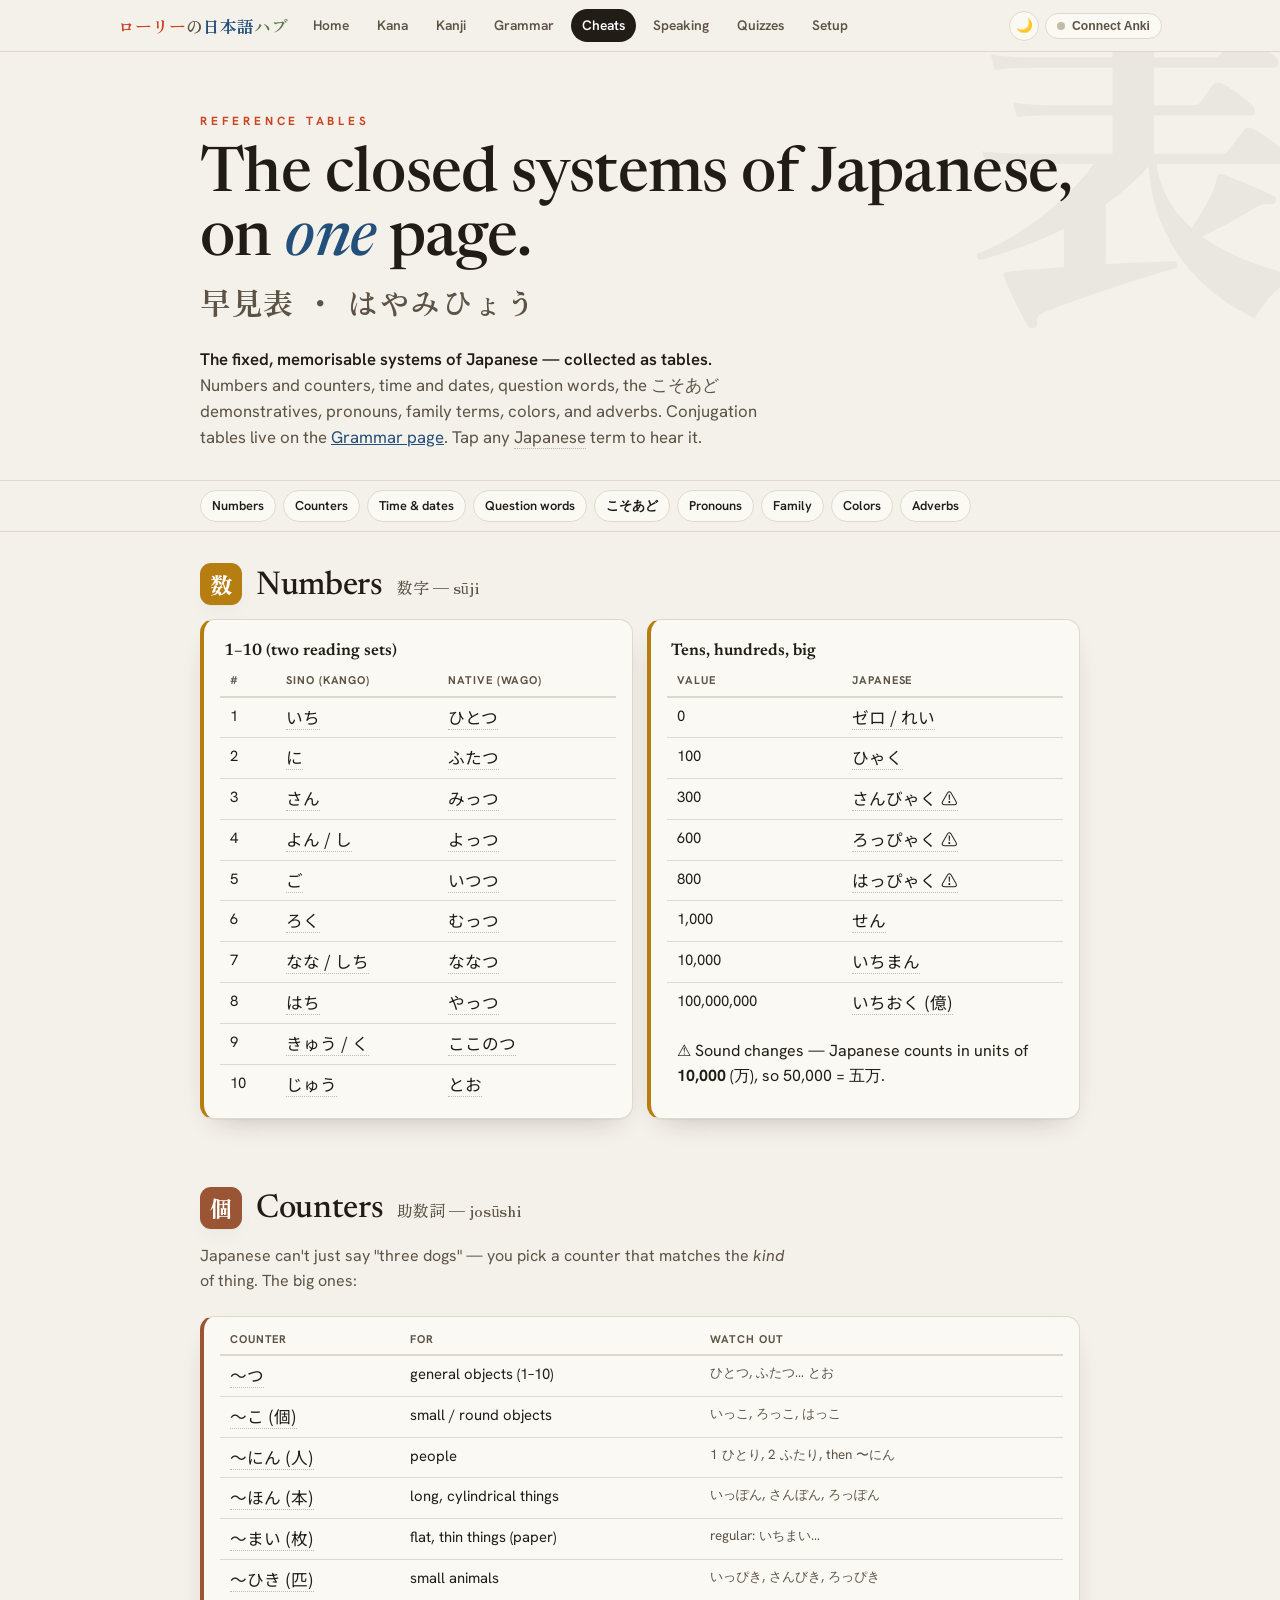
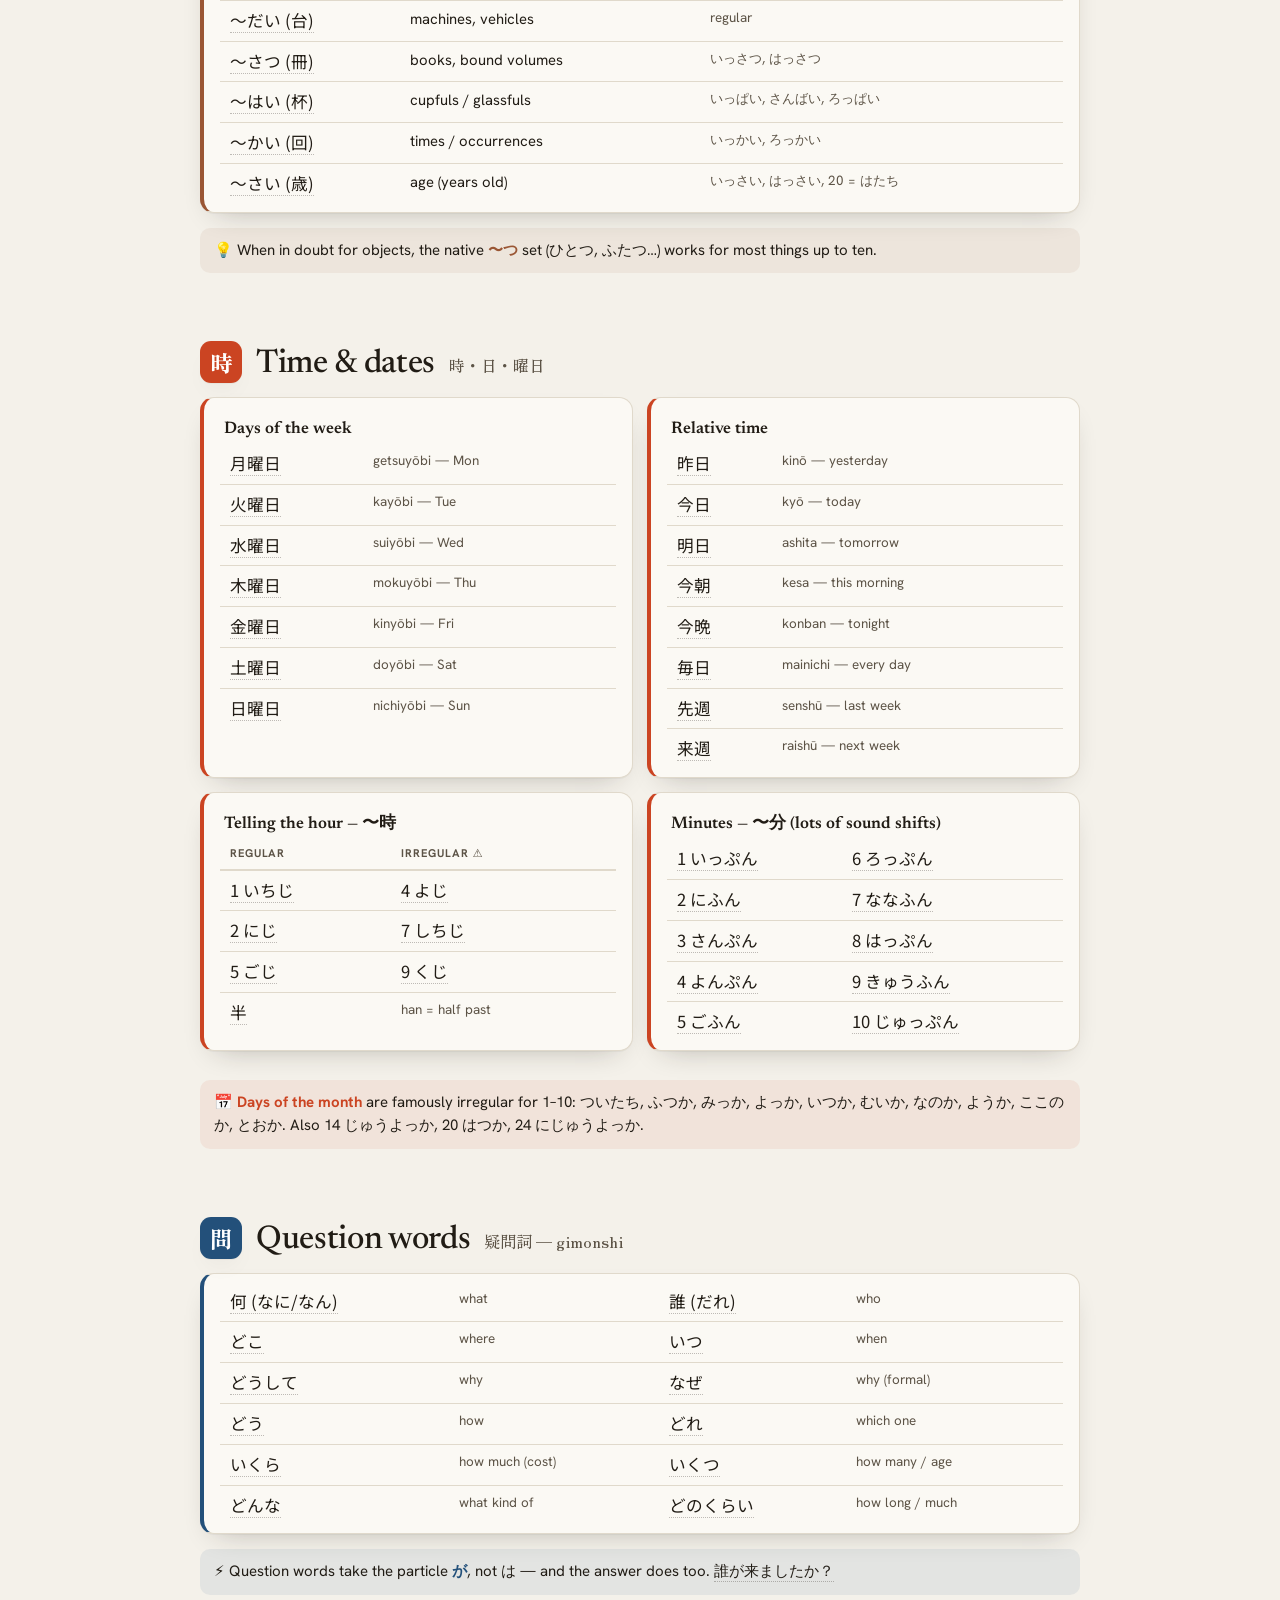
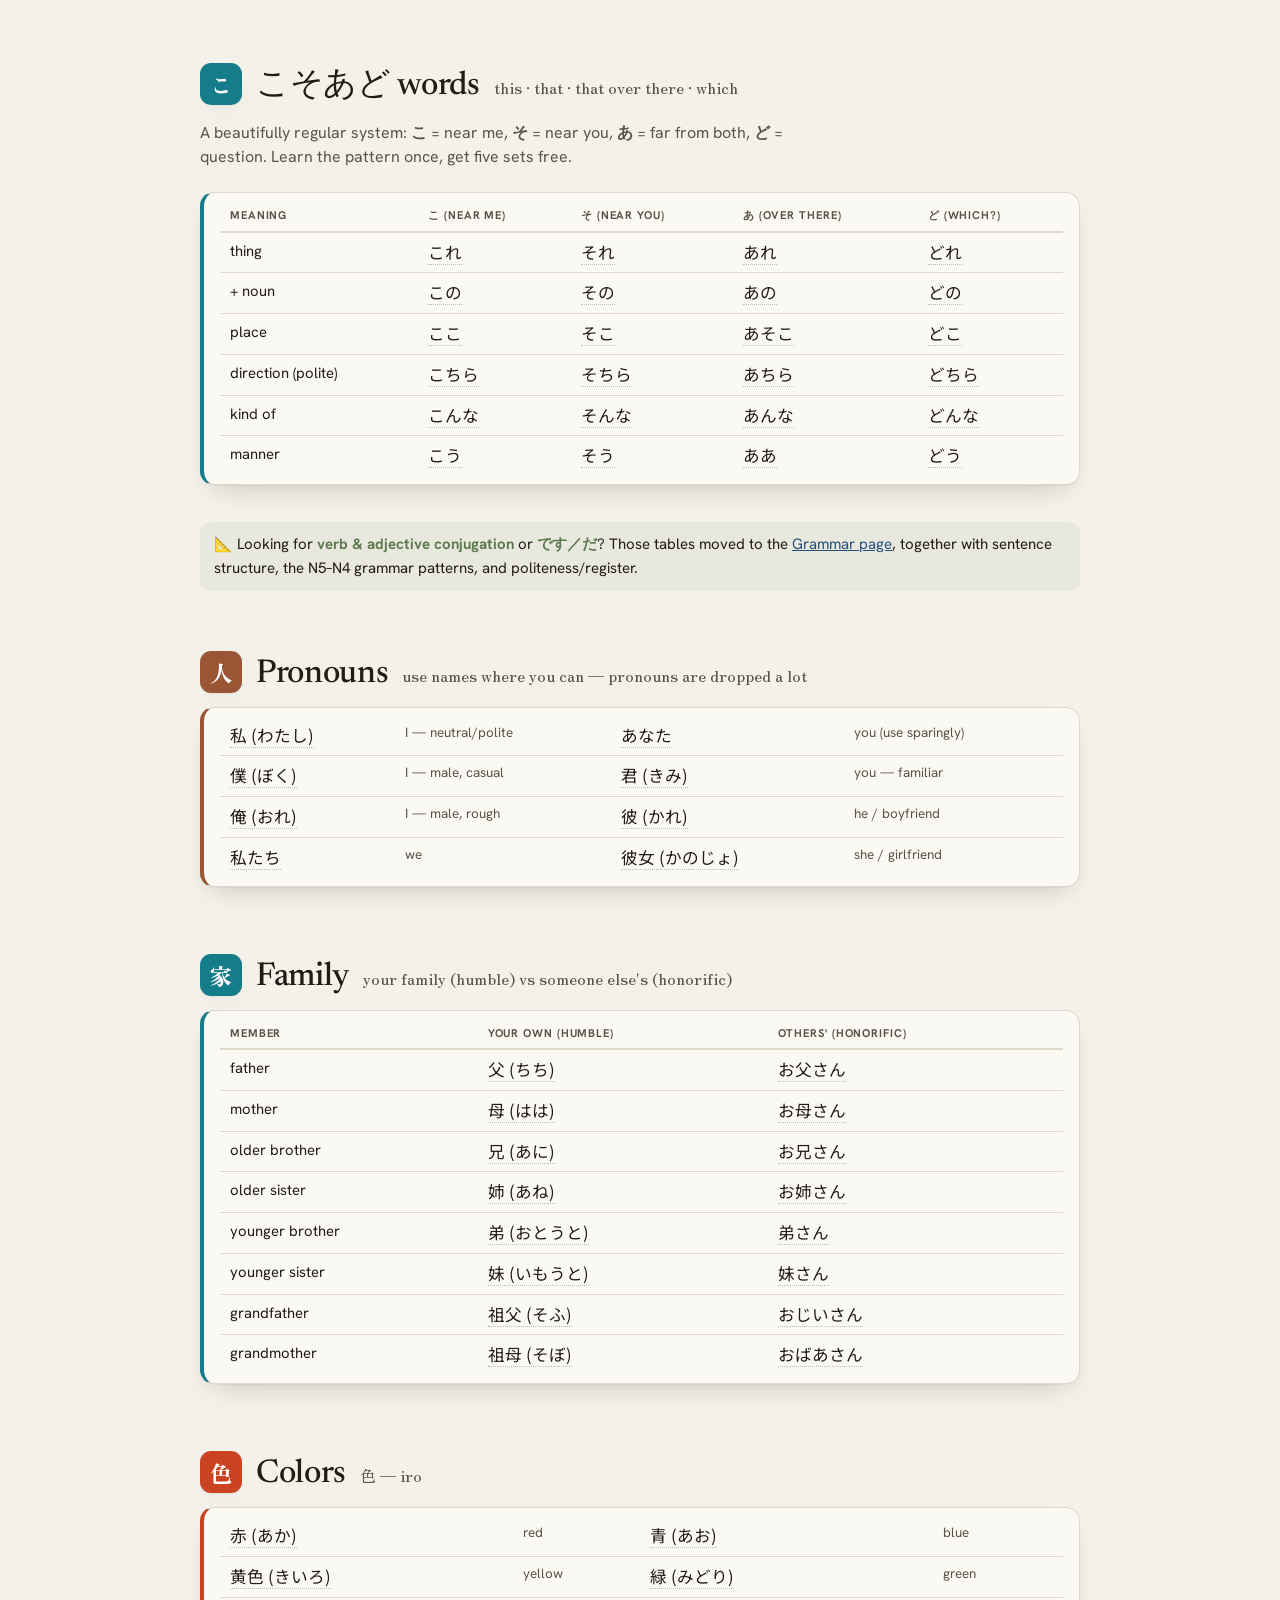
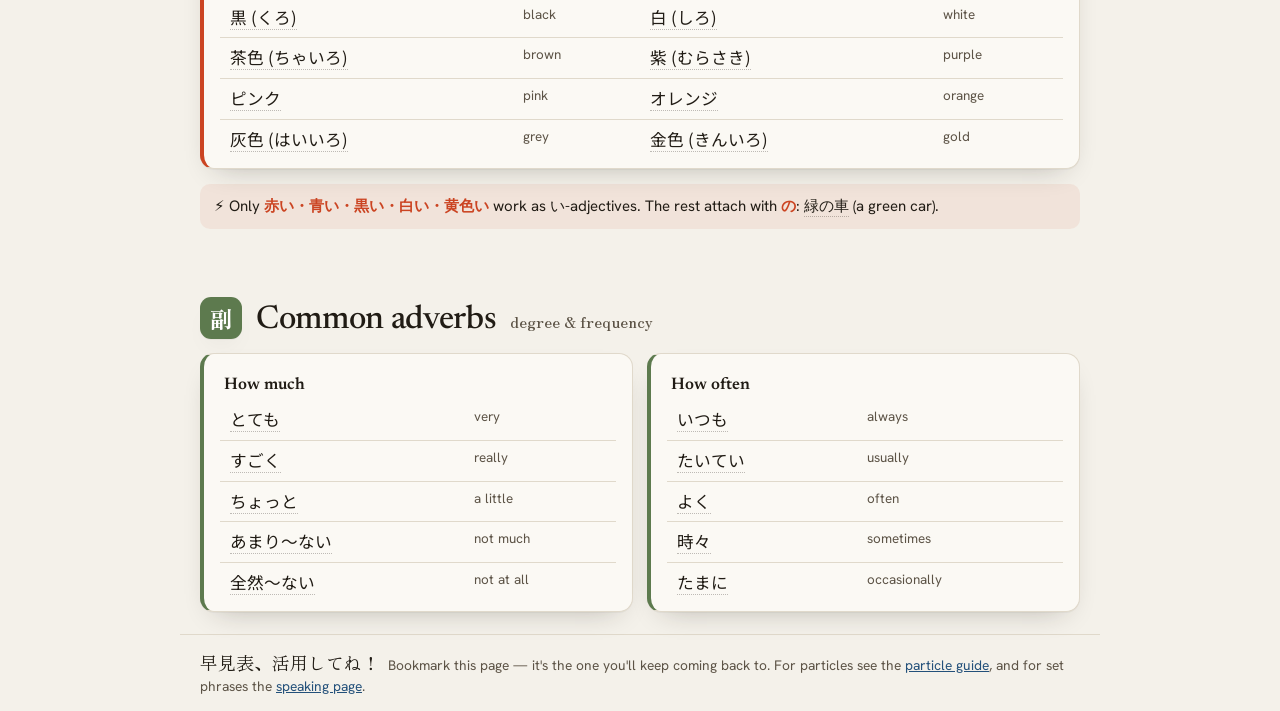
==== commit 615c29ff: "DARK MODE and other fixes + grammar" ====
--- a/cheatsheets.html
+++ b/cheatsheets.html
@@ -5,6 +5,7 @@
 <meta name="viewport" content="width=device-width, initial-scale=1.0">
 <title>Cheat Sheets — 早見表 — ローリーの日本語ハブ</title>
 <link rel="stylesheet" href="assets/theme.css">
+<script src="assets/theme.js"></script>
 <style>
   .ctable{width:100%;border-collapse:collapse;font-size:.93rem;margin:2px 0;}
   .ctable th{text-align:left;font-size:.7rem;letter-spacing:.08em;text-transform:uppercase;color:var(--ink-soft);font-weight:700;padding:6px 10px;border-bottom:2px solid var(--line);}
@@ -17,7 +18,7 @@
   .sheet h4{font-family:"Newsreader",serif;font-weight:600;font-size:1.05rem;margin:12px 4px 2px;}
   .two{display:grid;grid-template-columns:1fr 1fr;gap:14px;}
   @media(max-width:640px){.two{grid-template-columns:1fr;}}
-  .legend2{position:sticky;top:43px;z-index:40;background:rgba(244,241,234,.9);backdrop-filter:saturate(1.4) blur(10px);border-bottom:1px solid var(--line);padding:9px 0;}
+  .legend2{position:sticky;top:43px;z-index:40;background:var(--nav-bg);backdrop-filter:saturate(1.4) blur(10px);border-bottom:1px solid var(--line);padding:9px 0;}
   .legend2 .inner{display:flex;gap:7px;overflow-x:auto;scrollbar-width:none;max-width:920px;margin:0 auto;padding:0 20px;}
   .legend2 .inner::-webkit-scrollbar{display:none}
   .legend2 a{flex:0 0 auto;text-decoration:none;color:var(--ink);font-size:.8rem;font-weight:600;padding:5px 11px;border-radius:999px;border:1px solid var(--line);background:var(--paper-2);white-space:nowrap;}
@@ -32,7 +33,7 @@
     <a class="brand" href="index.html" style="gap:0"><span style="color:var(--shu)">ローリー</span><span style="color:var(--ink-soft)">の</span><span style="color:var(--aiiro)">日本語</span><span style="color:var(--take)">ハブ</span></a>
     <a class="tab" href="index.html">Home</a>
     <a class="tab" href="kana.html">Kana</a>    <a class="tab" href="kanji.html">Kanji</a>
-    <a class="tab" href="particles.html">Particles</a>
+    <a class="tab" href="grammar.html">Grammar</a>
     <a class="tab active" href="cheatsheets.html">Cheats</a>
     <a class="tab" href="speaking.html">Speaking</a>
     <a class="tab" href="quizzes.html">Quizzes</a>
@@ -48,7 +49,7 @@
     <p class="eyebrow">Reference tables</p>
     <h1>The closed systems of Japanese,<br>on <em>one</em> page.</h1>
     <p class="jp-title">早見表 ・ はやみひょう</p>
-    <p class="lede"><strong>Japanese grammar is built on a handful of fixed, memorisable systems — and these are their tables.</strong> Numbers and counters, time and dates, question words, the こそあど demonstratives, and the complete conjugation patterns for verbs, adjectives, and です. Tap any <span class="say" data-jp="日本語">Japanese</span> term to hear it.</p>
+    <p class="lede"><strong>The fixed, memorisable systems of Japanese — collected as tables.</strong> Numbers and counters, time and dates, question words, the こそあど demonstratives, pronouns, family terms, colors, and adverbs. Conjugation tables live on the <a href="grammar.html">Grammar page</a>. Tap any <span class="say" data-jp="日本語">Japanese</span> term to hear it.</p>
   </div>
 </header>
 
@@ -59,9 +60,6 @@
     <a href="#time">Time &amp; dates</a>
     <a href="#questions">Question words</a>
     <a href="#kosoado">こそあど</a>
-    <a href="#verbs">Verbs</a>
-    <a href="#adjectives">Adjectives</a>
-    <a href="#copula">です / だ</a>
     <a href="#pronouns">Pronouns</a>
     <a href="#family">Family</a>
     <a href="#colors">Colors</a>
@@ -222,76 +220,8 @@
     </div>
   </section>
 
-  <!-- VERBS -->
-  <section class="group reveal" id="verbs" style="--accent:var(--take);scroll-margin-top:96px">
-    <div class="ghead"><span class="tag" style="background:var(--take)">動</span><h2>Verb conjugation</h2><span class="jp-sub">動詞 — dōshi</span></div>
-    <p class="gintro">Three groups. <b>Group 2</b> (る-verbs): drop る, add ending. <b>Group 1</b> (う-verbs): change the final u-sound. Plus two irregulars, する and 来る.</p>
-    <div class="sheet" style="--accent:var(--take)">
-      <table class="ctable">
-        <tr><th>Form</th><th>Group 2 — 食べる</th><th>Group 1 — 飲む</th><th>する</th><th>来る</th></tr>
-        <tr><td>dictionary</td><td class="jp"><span class="say" data-jp="たべる">食べる</span></td><td class="jp"><span class="say" data-jp="のむ">飲む</span></td><td class="jp"><span class="say" data-jp="する">する</span></td><td class="jp"><span class="say" data-jp="くる">来る</span></td></tr>
-        <tr><td>polite (〜ます)</td><td class="jp"><span class="say" data-jp="たべます">食べます</span></td><td class="jp"><span class="say" data-jp="のみます">飲みます</span></td><td class="jp"><span class="say" data-jp="します">します</span></td><td class="jp"><span class="say" data-jp="きます">来ます</span></td></tr>
-        <tr><td>negative (〜ない)</td><td class="jp"><span class="say" data-jp="たべない">食べない</span></td><td class="jp"><span class="say" data-jp="のまない">飲まない</span></td><td class="jp"><span class="say" data-jp="しない">しない</span></td><td class="jp"><span class="say" data-jp="こない">来ない</span></td></tr>
-        <tr><td>te-form</td><td class="jp"><span class="say" data-jp="たべて">食べて</span></td><td class="jp"><span class="say" data-jp="のんで">飲んで</span></td><td class="jp"><span class="say" data-jp="して">して</span></td><td class="jp"><span class="say" data-jp="きて">来て</span></td></tr>
-        <tr><td>past (〜た)</td><td class="jp"><span class="say" data-jp="たべた">食べた</span></td><td class="jp"><span class="say" data-jp="のんだ">飲んだ</span></td><td class="jp"><span class="say" data-jp="した">した</span></td><td class="jp"><span class="say" data-jp="きた">来た</span></td></tr>
-        <tr><td>potential (can)</td><td class="jp"><span class="say" data-jp="たべられる">食べられる</span></td><td class="jp"><span class="say" data-jp="のめる">飲める</span></td><td class="jp"><span class="say" data-jp="できる">できる</span></td><td class="jp"><span class="say" data-jp="こられる">来られる</span></td></tr>
-        <tr><td>volitional (let's)</td><td class="jp"><span class="say" data-jp="たべよう">食べよう</span></td><td class="jp"><span class="say" data-jp="のもう">飲もう</span></td><td class="jp"><span class="say" data-jp="しよう">しよう</span></td><td class="jp"><span class="say" data-jp="こよう">来よう</span></td></tr>
-      </table>
-    </div>
-    <div class="sheet" style="--accent:var(--take)">
-      <h4>The te-form rule (Group 1 endings)</h4>
-      <table class="ctable">
-        <tr><td class="jp">う・つ・る</td><td class="rm">→ って (買う→買って)</td><td class="jp">ぬ・ぶ・む</td><td class="rm">→ んで (飲む→飲んで)</td></tr>
-        <tr><td class="jp">く</td><td class="rm">→ いて (書く→書いて)</td><td class="jp">ぐ</td><td class="rm">→ いで (泳ぐ→泳いで)</td></tr>
-        <tr><td class="jp">す</td><td class="rm">→ して (話す→話して)</td><td class="jp">行く</td><td class="rm">→ 行って (exception!)</td></tr>
-      </table>
-    </div>
-  </section>
-
-  <!-- ADJECTIVES -->
-  <section class="group reveal" id="adjectives" style="--accent:var(--murasaki);scroll-margin-top:96px">
-    <div class="ghead"><span class="tag" style="background:var(--murasaki)">形</span><h2>Adjectives</h2><span class="jp-sub">い-adjectives vs な-adjectives</span></div>
-    <div class="two">
-      <div class="sheet" style="--accent:var(--murasaki)">
-        <h4>い-adjective — 高い (expensive)</h4>
-        <table class="ctable">
-          <tr><td>present</td><td class="jp"><span class="say" data-jp="たかい">高い</span></td></tr>
-          <tr><td>past</td><td class="jp"><span class="say" data-jp="たかかった">高かった</span></td></tr>
-          <tr><td>negative</td><td class="jp"><span class="say" data-jp="たかくない">高くない</span></td></tr>
-          <tr><td>past negative</td><td class="jp"><span class="say" data-jp="たかくなかった">高くなかった</span></td></tr>
-          <tr><td>adverb</td><td class="jp"><span class="say" data-jp="たかく">高く</span></td></tr>
-          <tr><td>te-form</td><td class="jp"><span class="say" data-jp="たかくて">高くて</span></td></tr>
-        </table>
-      </div>
-      <div class="sheet" style="--accent:var(--murasaki)">
-        <h4>な-adjective — 静か (quiet)</h4>
-        <table class="ctable">
-          <tr><td>present</td><td class="jp"><span class="say" data-jp="しずかだ">静かだ</span></td></tr>
-          <tr><td>past</td><td class="jp"><span class="say" data-jp="しずかだった">静かだった</span></td></tr>
-          <tr><td>negative</td><td class="jp"><span class="say" data-jp="しずかじゃない">静かじゃない</span></td></tr>
-          <tr><td>past negative</td><td class="jp"><span class="say" data-jp="しずかじゃなかった">静かじゃなかった</span></td></tr>
-          <tr><td>adverb</td><td class="jp"><span class="say" data-jp="しずかに">静かに</span></td></tr>
-          <tr><td>+ noun</td><td class="jp"><span class="say" data-jp="しずかなへや">静かな部屋</span></td></tr>
-        </table>
-      </div>
-    </div>
-    <p class="note" style="--accent:var(--murasaki)">⚠ <b>いい (good)</b> is irregular — it conjugates from よい: <span class="say" data-jp="よくない">よくない</span> (not good), <span class="say" data-jp="よかった">よかった</span> (was good).</p>
-  </section>
-
-  <!-- COPULA -->
-  <section class="group reveal" id="copula" style="--accent:var(--aiiro);scroll-margin-top:96px">
-    <div class="ghead"><span class="tag" style="background:var(--aiiro)">だ</span><h2>です / だ (to be)</h2><span class="jp-sub">the copula</span></div>
-    <div class="sheet" style="--accent:var(--aiiro)">
-      <table class="ctable">
-        <tr><th></th><th>Polite (です)</th><th>Plain (だ)</th></tr>
-        <tr><td>is</td><td class="jp"><span class="say" data-jp="がくせいです">学生です</span></td><td class="jp"><span class="say" data-jp="がくせいだ">学生だ</span></td></tr>
-        <tr><td>was</td><td class="jp"><span class="say" data-jp="がくせいでした">学生でした</span></td><td class="jp"><span class="say" data-jp="がくせいだった">学生だった</span></td></tr>
-        <tr><td>is not</td><td class="jp"><span class="say" data-jp="がくせいじゃないです">学生じゃないです</span></td><td class="jp"><span class="say" data-jp="がくせいじゃない">学生じゃない</span></td></tr>
-        <tr><td>was not</td><td class="jp"><span class="say" data-jp="がくせいじゃなかったです">学生じゃなかったです</span></td><td class="jp"><span class="say" data-jp="がくせいじゃなかった">学生じゃなかった</span></td></tr>
-      </table>
-    </div>
-    <p class="csub" style="padding:0 4px">More formal "is not": ではありません. More formal "was not": ではありませんでした.</p>
-  </section>
+  <!-- CONJUGATION MOVED -->
+  <p class="note" id="verbs" style="--accent:var(--take);scroll-margin-top:96px">📐 Looking for <b>verb &amp; adjective conjugation</b> or <b>です／だ</b>? Those tables moved to the <a href="grammar.html">Grammar page</a>, together with sentence structure, the N5–N4 grammar patterns, and politeness/register.</p>
 
   <!-- PRONOUNS + FAMILY -->
   <section class="group reveal" id="pronouns" style="--accent:var(--renga);scroll-margin-top:96px">
--- a/assets/theme.css
+++ b/assets/theme.css
@@ -24,7 +24,45 @@
 
   --shadow:0 1px 0 rgba(33,28,21,.04), 0 12px 28px -16px rgba(33,28,21,.32);
   --shadow-lg:0 1px 0 rgba(33,28,21,.04),0 18px 34px -16px rgba(33,28,21,.4);
-}
+
+  --nav-bg:rgba(244,241,234,.9);
+}
+
+html{color-scheme:light;}
+
+/* ---------- dark mode ("night washi") ---------- */
+html[data-theme="dark"]{color-scheme:dark;}
+html[data-theme="dark"]:root{
+  --paper:#1b1813;
+  --paper-2:#26221a;
+  --ink:#ece5d8;
+  --ink-soft:#b0a591;
+  --line:#3b3529;
+
+  --aiiro:#7ba7d4;     /* indigo, lightened for contrast */
+  --asagi:#54b0bd;
+  --yamabuki:#d9a53c;
+  --shu:#e0714f;
+  --take:#93b07f;
+  --murasaki:#b48ecb;
+  --renga:#c98a60;
+
+  --ok:#7cb98b;
+  --bad:#e0714f;
+
+  --shadow:0 1px 0 rgba(0,0,0,.2), 0 12px 28px -16px rgba(0,0,0,.7);
+  --shadow-lg:0 1px 0 rgba(0,0,0,.2),0 18px 34px -16px rgba(0,0,0,.8);
+
+  --nav-bg:rgba(27,24,19,.88);
+}
+/* rules that hardcode white text on --ink backgrounds need the paper color in dark */
+html[data-theme="dark"] .topnav a.tab.active,
+html[data-theme="dark"] .subtabs a.active,
+html[data-theme="dark"] .seg button.active,
+html[data-theme="dark"] .btn.primary{color:var(--paper);}
+/* .cheat panels keep their light-on-dark text; give them a dark surface instead of the (now light) ink color */
+html[data-theme="dark"] .cheat{background:var(--paper-2);border:1px solid var(--line);}
+html[data-theme="dark"] .jumps a:hover{color:var(--paper);}
 
 *{box-sizing:border-box}
 html{scroll-behavior:smooth}
@@ -49,10 +87,17 @@
 /* ---------- TOP NAV (cross-page) ---------- */
 nav.topnav{
   position:sticky;top:0;z-index:60;
-  background:rgba(244,241,234,.9);
+  background:var(--nav-bg);
   backdrop-filter:saturate(1.4) blur(10px);
   border-bottom:1px solid var(--line);
 }
+.theme-toggle{
+  flex:0 0 auto;width:30px;height:30px;border-radius:50%;
+  border:1px solid var(--line);background:var(--paper-2);
+  cursor:pointer;font-size:.85rem;line-height:1;padding:0;
+  display:grid;place-items:center;transition:transform .12s ease;
+}
+.theme-toggle:hover{transform:scale(1.1);}
 .topnav-inner{
   display:flex;align-items:center;gap:6px;
   max-width:1080px;margin:0 auto;padding:9px 18px;
